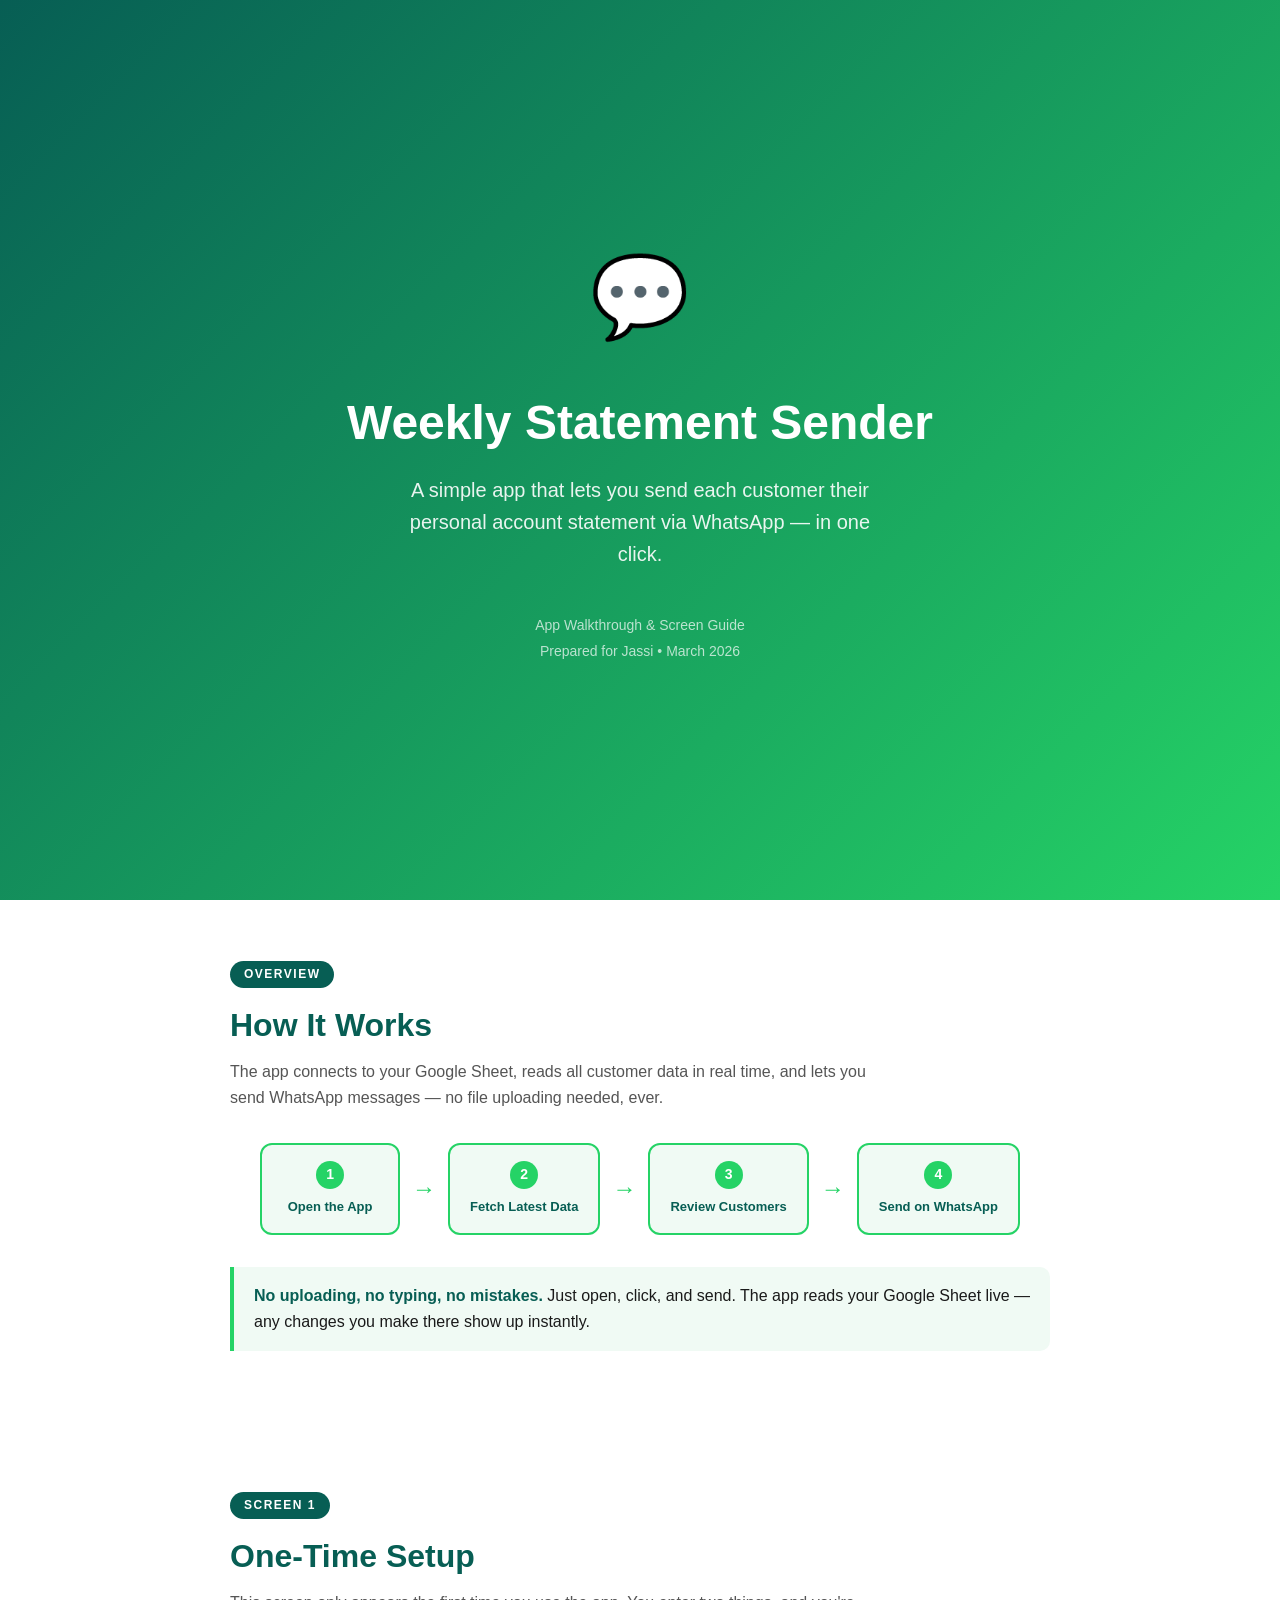
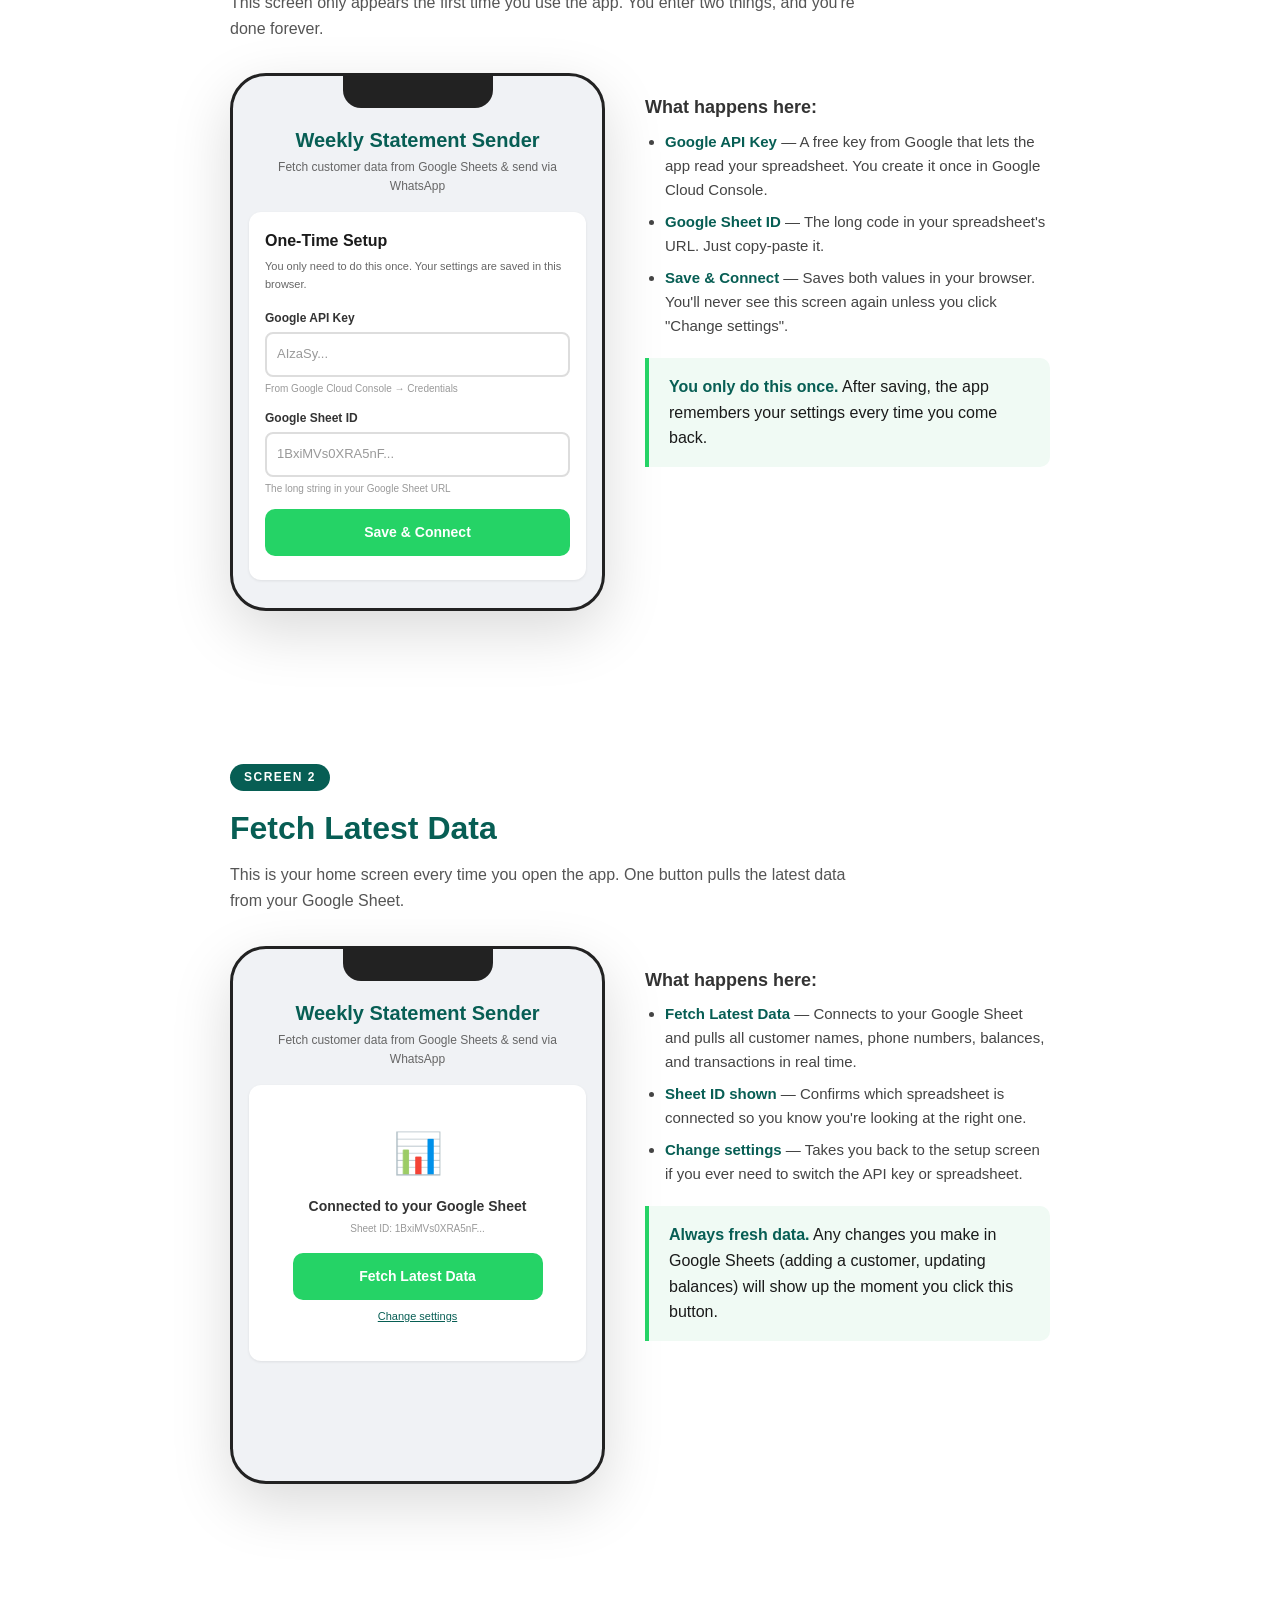
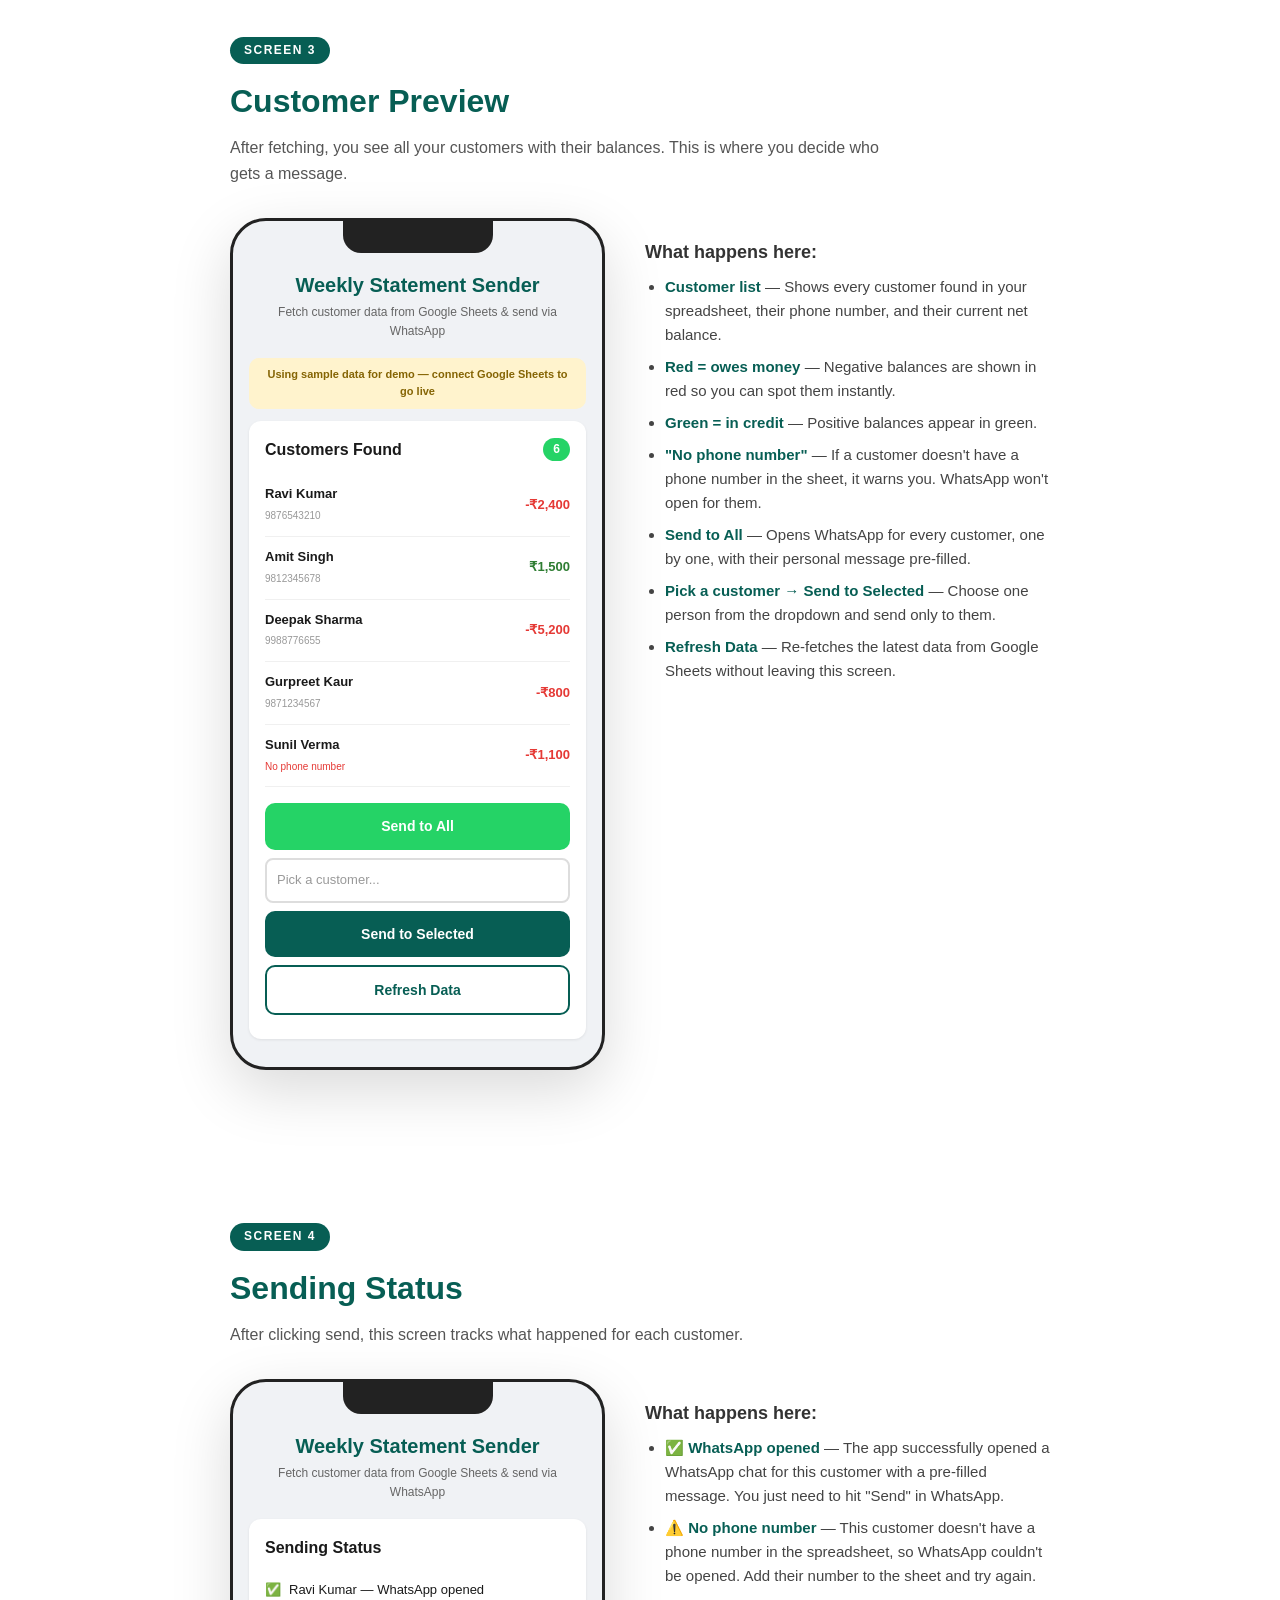
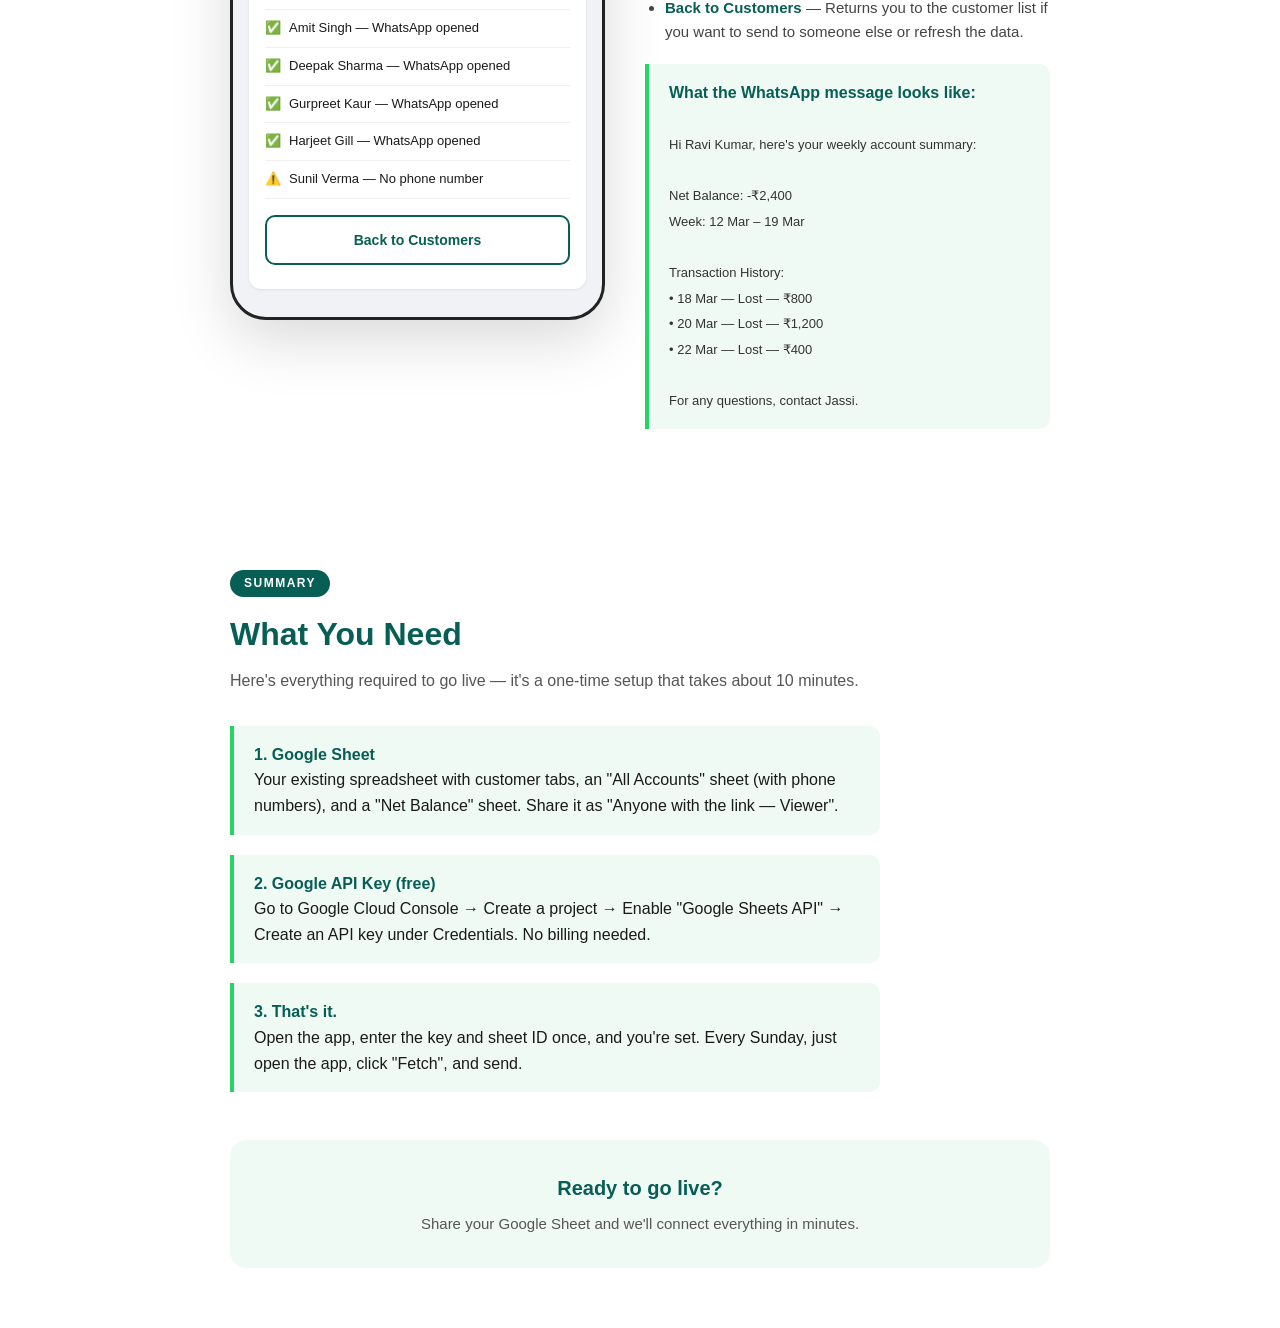
==== app-walkthrough.html @ 6a43c2ca "Initial commit: Weekly Statement Sender app Co-Authored-By: Claude Opus 4.6 <noreply@anthropic.com>" ====
<!DOCTYPE html>
<html lang="en">
<head>
    <meta charset="UTF-8">
    <meta name="viewport" content="width=device-width, initial-scale=1.0">
    <title>Weekly Statement Sender — App Walkthrough</title>
    <style>
        * { margin: 0; padding: 0; box-sizing: border-box; }

        body {
            font-family: -apple-system, BlinkMacSystemFont, 'Segoe UI', Roboto, sans-serif;
            background: #fff;
            color: #1a1a1a;
            line-height: 1.6;
        }

        /* ── Cover Page ── */
        .cover {
            min-height: 100vh;
            display: flex;
            flex-direction: column;
            justify-content: center;
            align-items: center;
            background: linear-gradient(135deg, #075e54 0%, #25d366 100%);
            color: #fff;
            text-align: center;
            padding: 40px;
            page-break-after: always;
        }
        .cover h1 {
            font-size: 48px;
            font-weight: 800;
            margin-bottom: 12px;
        }
        .cover .tagline {
            font-size: 20px;
            opacity: 0.9;
            max-width: 500px;
            margin-bottom: 40px;
        }
        .cover .meta {
            font-size: 14px;
            opacity: 0.7;
        }
        .cover .meta span {
            display: block;
            margin: 4px 0;
        }
        .cover-icon {
            font-size: 80px;
            margin-bottom: 24px;
        }

        /* ── Page Layout ── */
        .page {
            max-width: 900px;
            margin: 0 auto;
            padding: 60px 40px;
            page-break-after: always;
        }
        .page:last-child {
            page-break-after: avoid;
        }

        /* ── Section Header ── */
        .section-label {
            display: inline-block;
            background: #075e54;
            color: #fff;
            font-size: 12px;
            font-weight: 700;
            letter-spacing: 1.5px;
            text-transform: uppercase;
            padding: 4px 14px;
            border-radius: 20px;
            margin-bottom: 12px;
        }
        .page h2 {
            font-size: 32px;
            font-weight: 700;
            color: #075e54;
            margin-bottom: 8px;
        }
        .page .page-desc {
            font-size: 16px;
            color: #555;
            margin-bottom: 32px;
            max-width: 650px;
        }

        /* ── Phone Mockup Frame ── */
        .phone-frame {
            width: 375px;
            margin: 0 auto 32px;
            border: 3px solid #222;
            border-radius: 36px;
            overflow: hidden;
            box-shadow: 0 20px 60px rgba(0,0,0,0.15);
            background: #f0f2f5;
        }
        .phone-notch {
            height: 32px;
            background: #222;
            border-radius: 0 0 18px 18px;
            width: 150px;
            margin: 0 auto;
        }
        .phone-screen {
            padding: 16px;
            min-height: 500px;
        }

        /* ── App UI Components (inside mockup) ── */
        .mock-header {
            text-align: center;
            margin-bottom: 16px;
        }
        .mock-header h3 {
            font-size: 20px;
            font-weight: 700;
            color: #075e54;
        }
        .mock-header p {
            font-size: 12px;
            color: #666;
            margin-top: 2px;
        }
        .mock-card {
            background: #fff;
            border-radius: 12px;
            padding: 16px;
            margin-bottom: 12px;
            box-shadow: 0 1px 3px rgba(0,0,0,0.08);
        }
        .mock-banner {
            background: #fff3cd;
            color: #856404;
            text-align: center;
            padding: 8px 12px;
            border-radius: 10px;
            font-size: 11px;
            font-weight: 600;
            margin-bottom: 12px;
        }

        /* Drop zone */
        .mock-dropzone {
            border: 2px dashed #ccc;
            border-radius: 12px;
            padding: 30px 16px;
            text-align: center;
        }
        .mock-dropzone .icon { font-size: 40px; margin-bottom: 8px; }
        .mock-dropzone .label { font-size: 14px; font-weight: 600; color: #333; }
        .mock-dropzone .hint { font-size: 11px; color: #999; margin-top: 4px; }

        /* Setup form */
        .mock-input {
            width: 100%;
            padding: 10px;
            border: 2px solid #ddd;
            border-radius: 8px;
            font-size: 13px;
            margin-bottom: 12px;
            color: #999;
            background: #fff;
        }
        .mock-label {
            font-size: 12px;
            font-weight: 600;
            color: #333;
            margin-bottom: 4px;
            display: block;
        }
        .mock-help {
            font-size: 10px;
            color: #999;
            margin: -8px 0 12px;
        }

        /* Buttons */
        .mock-btn {
            display: block;
            width: 100%;
            padding: 12px;
            border: none;
            border-radius: 10px;
            font-size: 14px;
            font-weight: 600;
            text-align: center;
            margin-bottom: 8px;
        }
        .mock-btn-primary { background: #25d366; color: #fff; }
        .mock-btn-secondary { background: #075e54; color: #fff; }
        .mock-btn-outline { background: transparent; border: 2px solid #075e54; color: #075e54; }

        /* Customer rows */
        .mock-row {
            display: flex;
            justify-content: space-between;
            align-items: center;
            padding: 10px 0;
            border-bottom: 1px solid #f0f0f0;
            font-size: 13px;
        }
        .mock-row:last-child { border-bottom: none; }
        .mock-name { font-weight: 600; }
        .mock-phone { font-size: 10px; color: #999; }
        .mock-balance { font-weight: 700; }
        .mock-negative { color: #e53935; }
        .mock-positive { color: #2e7d32; }
        .mock-badge {
            background: #25d366;
            color: #fff;
            font-size: 12px;
            font-weight: 700;
            padding: 2px 10px;
            border-radius: 20px;
        }
        .mock-preview-header {
            display: flex;
            justify-content: space-between;
            align-items: center;
            margin-bottom: 12px;
        }
        .mock-preview-header h4 { font-size: 16px; }

        /* Select */
        .mock-select {
            width: 100%;
            padding: 10px;
            border: 2px solid #ddd;
            border-radius: 8px;
            font-size: 13px;
            color: #999;
            background: #fff;
            margin-bottom: 8px;
        }

        /* Status items */
        .mock-status {
            display: flex;
            align-items: center;
            gap: 8px;
            padding: 8px 0;
            border-bottom: 1px solid #f0f0f0;
            font-size: 13px;
        }

        /* Fetch area */
        .mock-fetch {
            text-align: center;
            padding: 20px 0;
        }
        .mock-fetch .icon { font-size: 40px; margin-bottom: 10px; }
        .mock-fetch .label { font-size: 14px; font-weight: 600; color: #333; }
        .mock-fetch .hint { font-size: 10px; color: #999; margin: 4px 0 16px; }
        .mock-link {
            background: none;
            border: none;
            color: #075e54;
            font-size: 11px;
            text-decoration: underline;
            display: block;
            margin: 8px auto 0;
        }

        /* ── Explanation Box ── */
        .explanation {
            max-width: 650px;
            margin: 0 auto;
        }
        .explanation h4 {
            font-size: 18px;
            font-weight: 700;
            color: #333;
            margin-bottom: 8px;
        }
        .explanation ul {
            padding-left: 20px;
        }
        .explanation li {
            font-size: 15px;
            color: #444;
            margin-bottom: 8px;
        }
        .explanation li strong {
            color: #075e54;
        }

        /* ── Flow Diagram ── */
        .flow {
            display: flex;
            align-items: center;
            justify-content: center;
            gap: 12px;
            margin: 32px 0;
            flex-wrap: wrap;
        }
        .flow-step {
            background: #f0faf4;
            border: 2px solid #25d366;
            border-radius: 12px;
            padding: 16px 20px;
            text-align: center;
            min-width: 140px;
        }
        .flow-step .num {
            background: #25d366;
            color: #fff;
            width: 28px;
            height: 28px;
            border-radius: 50%;
            display: flex;
            align-items: center;
            justify-content: center;
            font-weight: 700;
            font-size: 14px;
            margin: 0 auto 8px;
        }
        .flow-step .text {
            font-size: 13px;
            font-weight: 600;
            color: #075e54;
        }
        .flow-arrow {
            font-size: 24px;
            color: #25d366;
        }

        /* ── Two Column Layout ── */
        .two-col {
            display: flex;
            gap: 40px;
            align-items: flex-start;
        }
        .two-col .col-mockup {
            flex: 0 0 375px;
        }
        .two-col .col-text {
            flex: 1;
            padding-top: 20px;
        }

        /* ── Callout Box ── */
        .callout {
            background: #f0faf4;
            border-left: 4px solid #25d366;
            padding: 16px 20px;
            border-radius: 0 10px 10px 0;
            margin: 20px 0;
        }
        .callout strong {
            color: #075e54;
        }

        /* ── Print Styles ── */
        @media print {
            .page { page-break-after: always; padding: 40px 30px; }
            .phone-frame { box-shadow: 0 2px 8px rgba(0,0,0,0.1); }
        }

        @media (max-width: 800px) {
            .two-col { flex-direction: column; }
            .two-col .col-mockup { flex: auto; }
            .phone-frame { width: 100%; max-width: 375px; }
        }
    </style>
</head>
<body>

    <!-- ════════════════════════════════════ COVER ════════════════════════════════════ -->
    <div class="cover">
        <div class="cover-icon">💬</div>
        <h1>Weekly Statement Sender</h1>
        <p class="tagline">A simple app that lets you send each customer their personal account statement via WhatsApp — in one click.</p>
        <div class="meta">
            <span>App Walkthrough & Screen Guide</span>
            <span>Prepared for Jassi • March 2026</span>
        </div>
    </div>

    <!-- ════════════════════════════════════ HOW IT WORKS ════════════════════════════════════ -->
    <div class="page">
        <span class="section-label">Overview</span>
        <h2>How It Works</h2>
        <p class="page-desc">The app connects to your Google Sheet, reads all customer data in real time, and lets you send WhatsApp messages — no file uploading needed, ever.</p>

        <div class="flow">
            <div class="flow-step">
                <div class="num">1</div>
                <div class="text">Open the App</div>
            </div>
            <div class="flow-arrow">→</div>
            <div class="flow-step">
                <div class="num">2</div>
                <div class="text">Fetch Latest Data</div>
            </div>
            <div class="flow-arrow">→</div>
            <div class="flow-step">
                <div class="num">3</div>
                <div class="text">Review Customers</div>
            </div>
            <div class="flow-arrow">→</div>
            <div class="flow-step">
                <div class="num">4</div>
                <div class="text">Send on WhatsApp</div>
            </div>
        </div>

        <div class="callout">
            <strong>No uploading, no typing, no mistakes.</strong> Just open, click, and send. The app reads your Google Sheet live — any changes you make there show up instantly.
        </div>
    </div>

    <!-- ════════════════════════════════════ SCREEN 1: SETUP ════════════════════════════════════ -->
    <div class="page">
        <span class="section-label">Screen 1</span>
        <h2>One-Time Setup</h2>
        <p class="page-desc">This screen only appears the first time you use the app. You enter two things, and you're done forever.</p>

        <div class="two-col">
            <div class="col-mockup">
                <div class="phone-frame">
                    <div class="phone-notch"></div>
                    <div class="phone-screen">
                        <div class="mock-header">
                            <h3>Weekly Statement Sender</h3>
                            <p>Fetch customer data from Google Sheets & send via WhatsApp</p>
                        </div>
                        <div class="mock-card">
                            <h4 style="font-size:16px; margin-bottom:4px;">One-Time Setup</h4>
                            <p style="font-size:11px; color:#666; margin-bottom:16px;">You only need to do this once. Your settings are saved in this browser.</p>
                            <span class="mock-label">Google API Key</span>
                            <div class="mock-input">AIzaSy...</div>
                            <p class="mock-help">From Google Cloud Console → Credentials</p>
                            <span class="mock-label">Google Sheet ID</span>
                            <div class="mock-input">1BxiMVs0XRA5nF...</div>
                            <p class="mock-help">The long string in your Google Sheet URL</p>
                            <div class="mock-btn mock-btn-primary">Save & Connect</div>
                        </div>
                    </div>
                </div>
            </div>
            <div class="col-text">
                <div class="explanation">
                    <h4>What happens here:</h4>
                    <ul>
                        <li><strong>Google API Key</strong> — A free key from Google that lets the app read your spreadsheet. You create it once in Google Cloud Console.</li>
                        <li><strong>Google Sheet ID</strong> — The long code in your spreadsheet's URL. Just copy-paste it.</li>
                        <li><strong>Save & Connect</strong> — Saves both values in your browser. You'll never see this screen again unless you click "Change settings".</li>
                    </ul>
                    <div class="callout">
                        <strong>You only do this once.</strong> After saving, the app remembers your settings every time you come back.
                    </div>
                </div>
            </div>
        </div>
    </div>

    <!-- ════════════════════════════════════ SCREEN 2: FETCH ════════════════════════════════════ -->
    <div class="page">
        <span class="section-label">Screen 2</span>
        <h2>Fetch Latest Data</h2>
        <p class="page-desc">This is your home screen every time you open the app. One button pulls the latest data from your Google Sheet.</p>

        <div class="two-col">
            <div class="col-mockup">
                <div class="phone-frame">
                    <div class="phone-notch"></div>
                    <div class="phone-screen">
                        <div class="mock-header">
                            <h3>Weekly Statement Sender</h3>
                            <p>Fetch customer data from Google Sheets & send via WhatsApp</p>
                        </div>
                        <div class="mock-card">
                            <div class="mock-fetch">
                                <div class="icon">📊</div>
                                <div class="label">Connected to your Google Sheet</div>
                                <div class="hint">Sheet ID: 1BxiMVs0XRA5nF...</div>
                                <div class="mock-btn mock-btn-primary" style="max-width:250px; margin:0 auto;">Fetch Latest Data</div>
                                <div class="mock-link">Change settings</div>
                            </div>
                        </div>
                    </div>
                </div>
            </div>
            <div class="col-text">
                <div class="explanation">
                    <h4>What happens here:</h4>
                    <ul>
                        <li><strong>Fetch Latest Data</strong> — Connects to your Google Sheet and pulls all customer names, phone numbers, balances, and transactions in real time.</li>
                        <li><strong>Sheet ID shown</strong> — Confirms which spreadsheet is connected so you know you're looking at the right one.</li>
                        <li><strong>Change settings</strong> — Takes you back to the setup screen if you ever need to switch the API key or spreadsheet.</li>
                    </ul>
                    <div class="callout">
                        <strong>Always fresh data.</strong> Any changes you make in Google Sheets (adding a customer, updating balances) will show up the moment you click this button.
                    </div>
                </div>
            </div>
        </div>
    </div>

    <!-- ════════════════════════════════════ SCREEN 3: PREVIEW ════════════════════════════════════ -->
    <div class="page">
        <span class="section-label">Screen 3</span>
        <h2>Customer Preview</h2>
        <p class="page-desc">After fetching, you see all your customers with their balances. This is where you decide who gets a message.</p>

        <div class="two-col">
            <div class="col-mockup">
                <div class="phone-frame">
                    <div class="phone-notch"></div>
                    <div class="phone-screen">
                        <div class="mock-header">
                            <h3>Weekly Statement Sender</h3>
                            <p>Fetch customer data from Google Sheets & send via WhatsApp</p>
                        </div>
                        <div class="mock-banner">Using sample data for demo — connect Google Sheets to go live</div>
                        <div class="mock-card">
                            <div class="mock-preview-header">
                                <h4>Customers Found</h4>
                                <span class="mock-badge">6</span>
                            </div>
                            <div class="mock-row">
                                <div><span class="mock-name">Ravi Kumar</span><br><span class="mock-phone">9876543210</span></div>
                                <span class="mock-balance mock-negative">-₹2,400</span>
                            </div>
                            <div class="mock-row">
                                <div><span class="mock-name">Amit Singh</span><br><span class="mock-phone">9812345678</span></div>
                                <span class="mock-balance mock-positive">₹1,500</span>
                            </div>
                            <div class="mock-row">
                                <div><span class="mock-name">Deepak Sharma</span><br><span class="mock-phone">9988776655</span></div>
                                <span class="mock-balance mock-negative">-₹5,200</span>
                            </div>
                            <div class="mock-row">
                                <div><span class="mock-name">Gurpreet Kaur</span><br><span class="mock-phone">9871234567</span></div>
                                <span class="mock-balance mock-negative">-₹800</span>
                            </div>
                            <div class="mock-row">
                                <div><span class="mock-name">Sunil Verma</span><br><span class="mock-phone" style="color:#e53935;">No phone number</span></div>
                                <span class="mock-balance mock-negative">-₹1,100</span>
                            </div>
                            <div style="margin-top:16px;">
                                <div class="mock-btn mock-btn-primary">Send to All</div>
                                <div class="mock-select">Pick a customer...</div>
                                <div class="mock-btn mock-btn-secondary">Send to Selected</div>
                                <div class="mock-btn mock-btn-outline" style="margin-top:4px;">Refresh Data</div>
                            </div>
                        </div>
                    </div>
                </div>
            </div>
            <div class="col-text">
                <div class="explanation">
                    <h4>What happens here:</h4>
                    <ul>
                        <li><strong>Customer list</strong> — Shows every customer found in your spreadsheet, their phone number, and their current net balance.</li>
                        <li><strong>Red = owes money</strong> — Negative balances are shown in red so you can spot them instantly.</li>
                        <li><strong>Green = in credit</strong> — Positive balances appear in green.</li>
                        <li><strong>"No phone number"</strong> — If a customer doesn't have a phone number in the sheet, it warns you. WhatsApp won't open for them.</li>
                        <li><strong>Send to All</strong> — Opens WhatsApp for every customer, one by one, with their personal message pre-filled.</li>
                        <li><strong>Pick a customer → Send to Selected</strong> — Choose one person from the dropdown and send only to them.</li>
                        <li><strong>Refresh Data</strong> — Re-fetches the latest data from Google Sheets without leaving this screen.</li>
                    </ul>
                </div>
            </div>
        </div>
    </div>

    <!-- ════════════════════════════════════ SCREEN 4: SENDING STATUS ════════════════════════════════════ -->
    <div class="page">
        <span class="section-label">Screen 4</span>
        <h2>Sending Status</h2>
        <p class="page-desc">After clicking send, this screen tracks what happened for each customer.</p>

        <div class="two-col">
            <div class="col-mockup">
                <div class="phone-frame">
                    <div class="phone-notch"></div>
                    <div class="phone-screen">
                        <div class="mock-header">
                            <h3>Weekly Statement Sender</h3>
                            <p>Fetch customer data from Google Sheets & send via WhatsApp</p>
                        </div>
                        <div class="mock-card">
                            <h4 style="font-size:16px; margin-bottom:12px;">Sending Status</h4>
                            <div class="mock-status">
                                <span>✅</span> Ravi Kumar — WhatsApp opened
                            </div>
                            <div class="mock-status">
                                <span>✅</span> Amit Singh — WhatsApp opened
                            </div>
                            <div class="mock-status">
                                <span>✅</span> Deepak Sharma — WhatsApp opened
                            </div>
                            <div class="mock-status">
                                <span>✅</span> Gurpreet Kaur — WhatsApp opened
                            </div>
                            <div class="mock-status">
                                <span>✅</span> Harjeet Gill — WhatsApp opened
                            </div>
                            <div class="mock-status">
                                <span>⚠️</span> Sunil Verma — No phone number
                            </div>
                            <div style="margin-top:16px;">
                                <div class="mock-btn mock-btn-outline">Back to Customers</div>
                            </div>
                        </div>
                    </div>
                </div>
            </div>
            <div class="col-text">
                <div class="explanation">
                    <h4>What happens here:</h4>
                    <ul>
                        <li><strong>✅ WhatsApp opened</strong> — The app successfully opened a WhatsApp chat for this customer with a pre-filled message. You just need to hit "Send" in WhatsApp.</li>
                        <li><strong>⚠️ No phone number</strong> — This customer doesn't have a phone number in the spreadsheet, so WhatsApp couldn't be opened. Add their number to the sheet and try again.</li>
                        <li><strong>Back to Customers</strong> — Returns you to the customer list if you want to send to someone else or refresh the data.</li>
                    </ul>
                    <div class="callout">
                        <strong>What the WhatsApp message looks like:</strong><br><br>
                        <span style="font-size:13px; white-space:pre-line; color:#333;">Hi Ravi Kumar, here's your weekly account summary:

Net Balance: -₹2,400
Week: 12 Mar – 19 Mar

Transaction History:
• 18 Mar — Lost — ₹800
• 20 Mar — Lost — ₹1,200
• 22 Mar — Lost — ₹400

For any questions, contact Jassi.</span>
                    </div>
                </div>
            </div>
        </div>
    </div>

    <!-- ════════════════════════════════════ SUMMARY ════════════════════════════════════ -->
    <div class="page">
        <span class="section-label">Summary</span>
        <h2>What You Need</h2>
        <p class="page-desc">Here's everything required to go live — it's a one-time setup that takes about 10 minutes.</p>

        <div style="max-width:650px;">
            <div class="callout" style="margin-bottom:16px;">
                <strong>1. Google Sheet</strong><br>
                Your existing spreadsheet with customer tabs, an "All Accounts" sheet (with phone numbers), and a "Net Balance" sheet. Share it as "Anyone with the link — Viewer".
            </div>
            <div class="callout" style="margin-bottom:16px;">
                <strong>2. Google API Key (free)</strong><br>
                Go to Google Cloud Console → Create a project → Enable "Google Sheets API" → Create an API key under Credentials. No billing needed.
            </div>
            <div class="callout" style="margin-bottom:16px;">
                <strong>3. That's it.</strong><br>
                Open the app, enter the key and sheet ID once, and you're set. Every Sunday, just open the app, click "Fetch", and send.
            </div>
        </div>

        <div style="text-align:center; margin-top:48px; padding:32px; background:#f0faf4; border-radius:16px;">
            <p style="font-size:20px; font-weight:700; color:#075e54; margin-bottom:8px;">Ready to go live?</p>
            <p style="font-size:15px; color:#555;">Share your Google Sheet and we'll connect everything in minutes.</p>
        </div>
    </div>

</body>
</html>
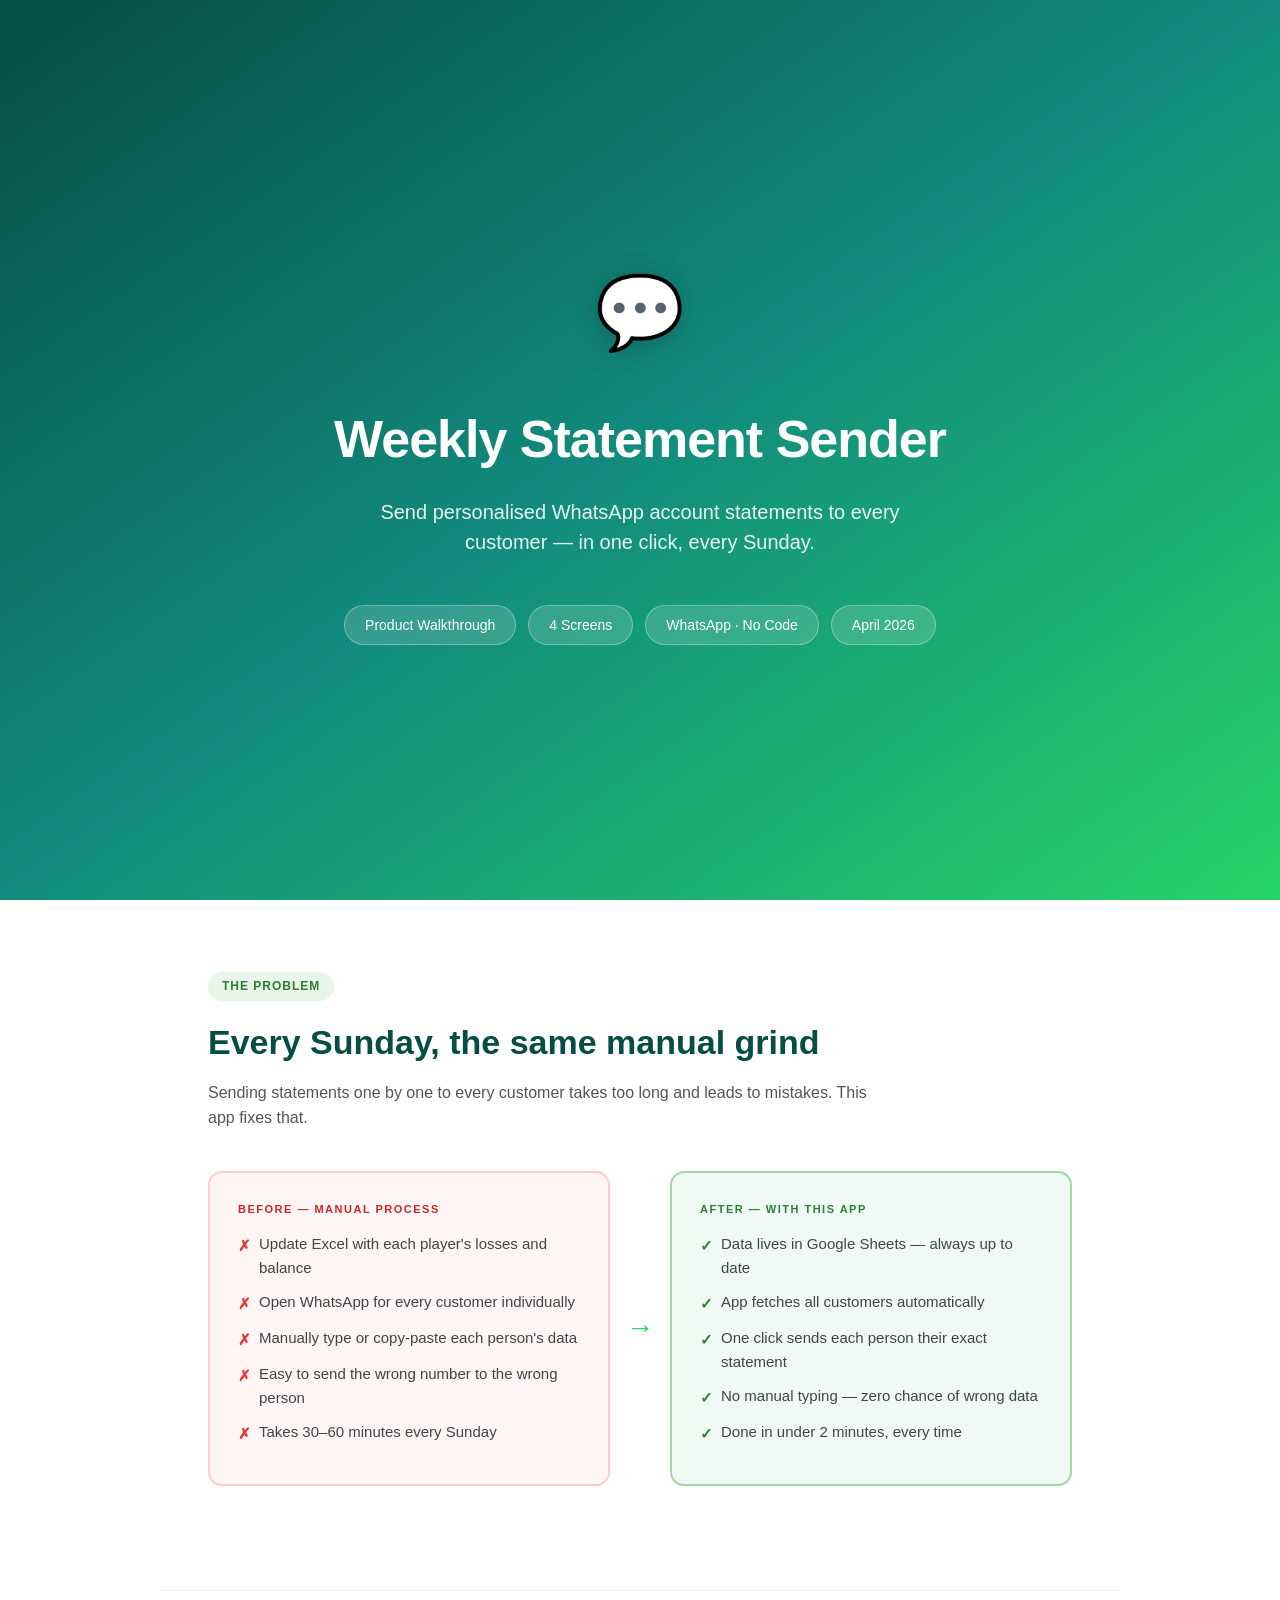
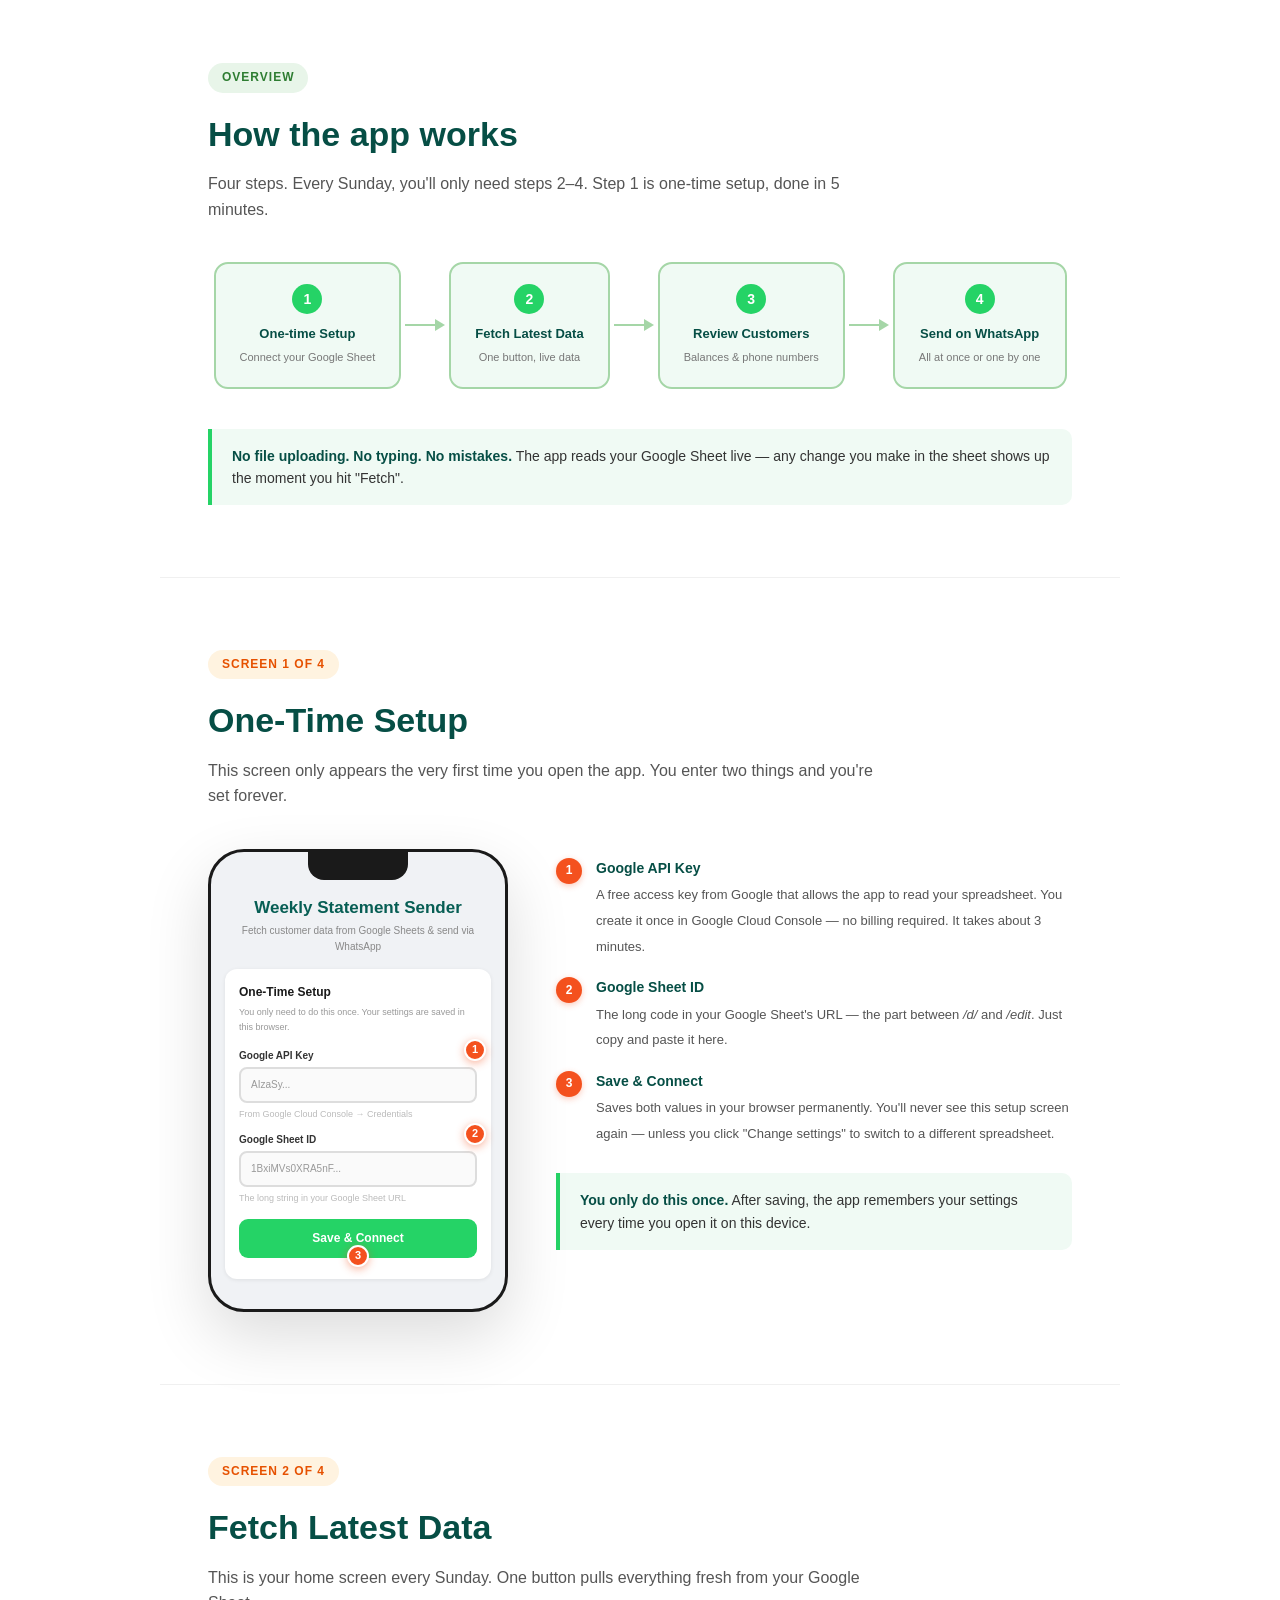
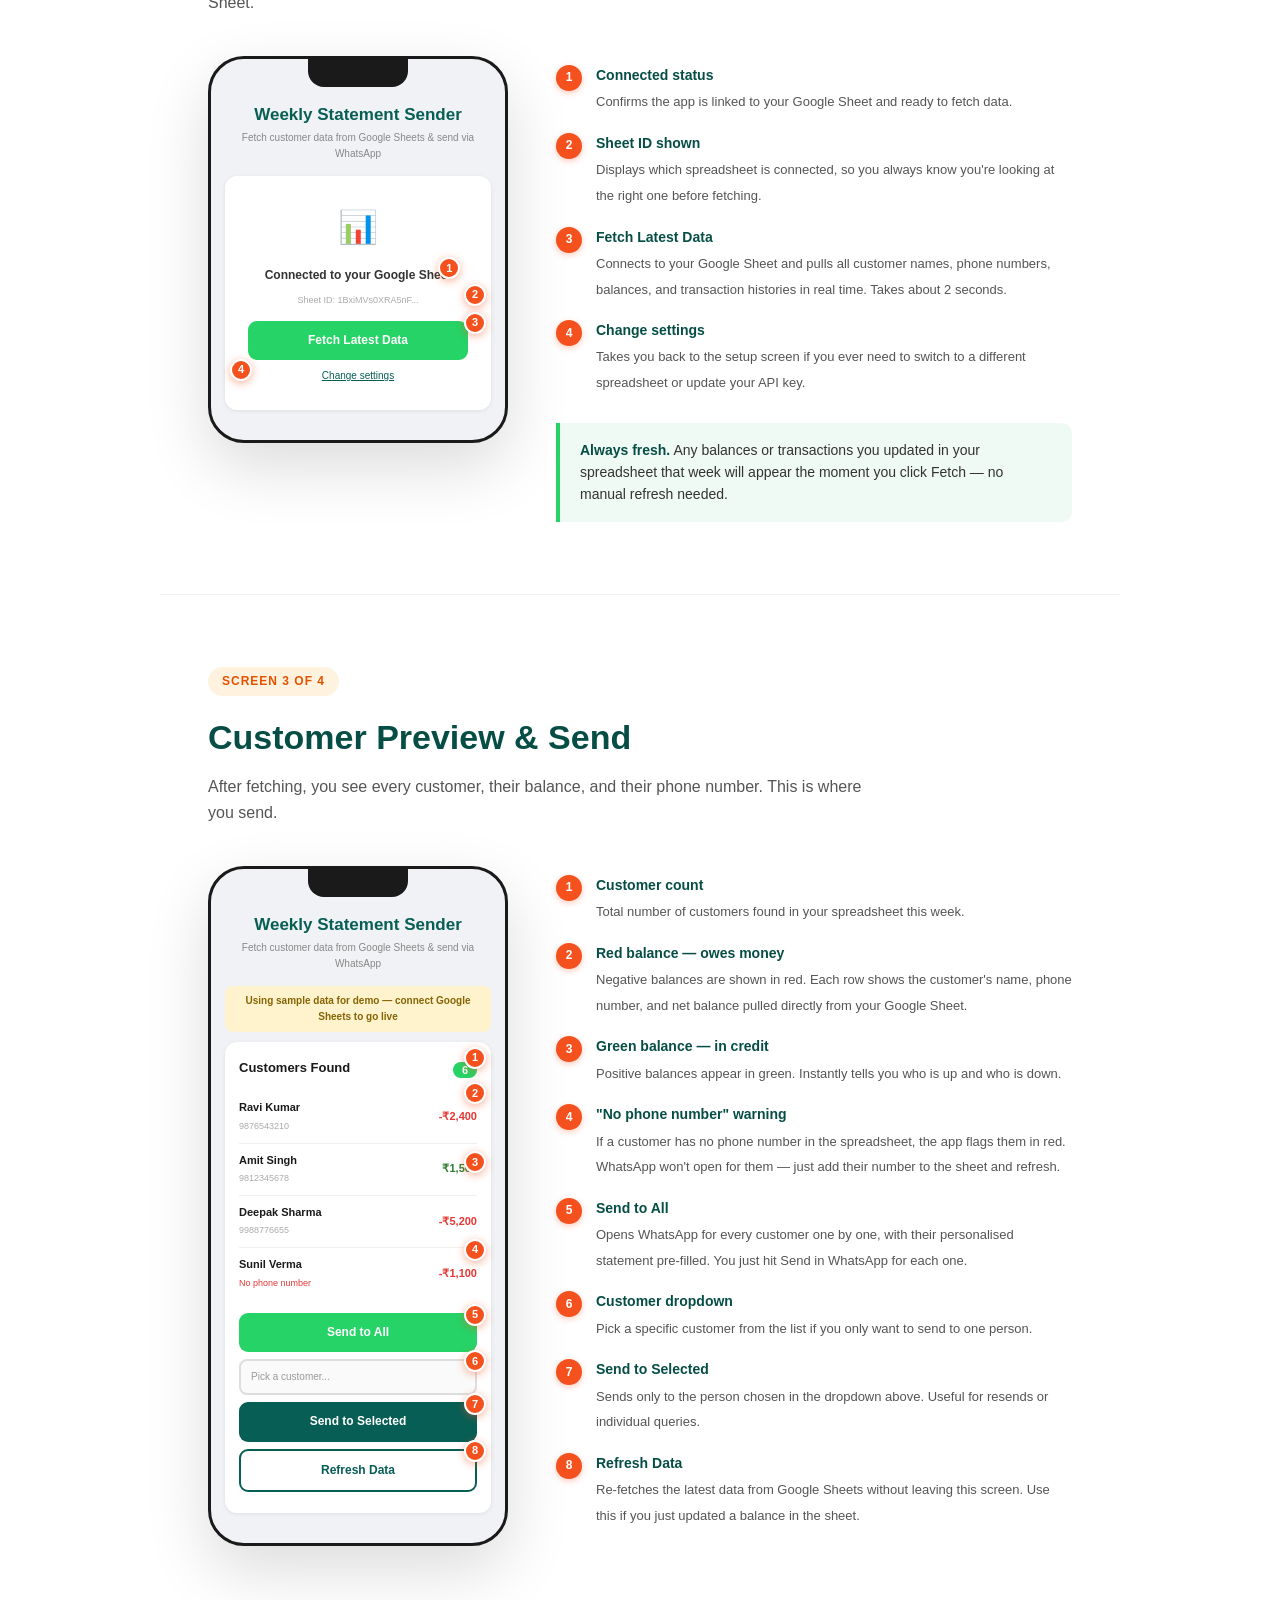
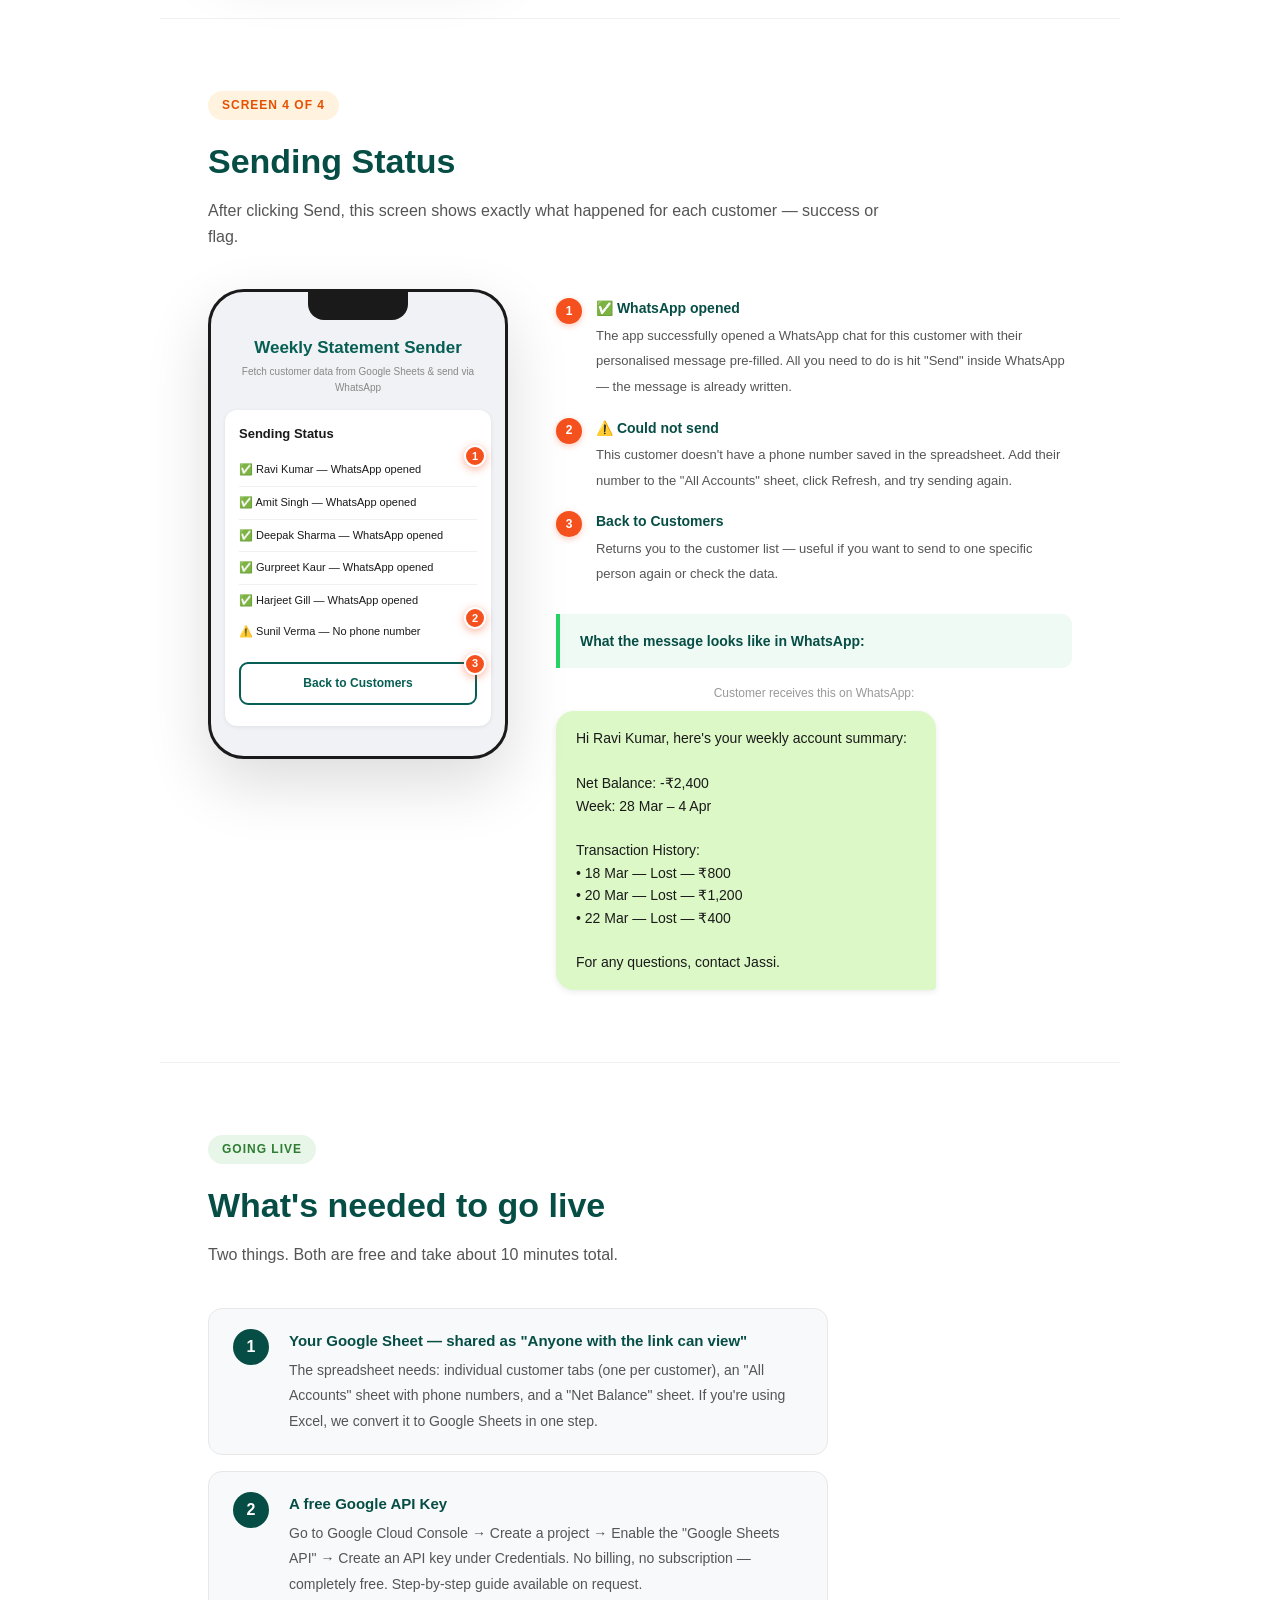
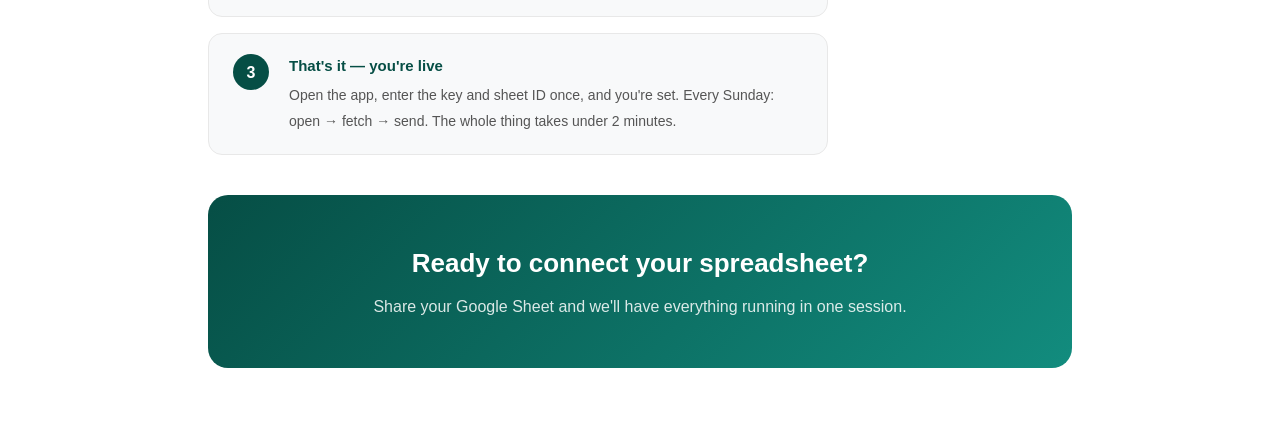
==== commit d7da1ade: "Add Figma-style annotated product walkthrough for client sharing" ====
--- a/app-walkthrough.html
+++ b/app-walkthrough.html
@@ -3,7 +3,7 @@
 <head>
     <meta charset="UTF-8">
     <meta name="viewport" content="width=device-width, initial-scale=1.0">
-    <title>Weekly Statement Sender — App Walkthrough</title>
+    <title>Weekly Statement Sender — Product Walkthrough</title>
     <style>
         * { margin: 0; padding: 0; box-sizing: border-box; }
 
@@ -14,333 +14,320 @@
             line-height: 1.6;
         }
 
-        /* ── Cover Page ── */
+        /* ── Cover ── */
         .cover {
             min-height: 100vh;
             display: flex;
             flex-direction: column;
             justify-content: center;
             align-items: center;
-            background: linear-gradient(135deg, #075e54 0%, #25d366 100%);
+            background: linear-gradient(145deg, #064e45 0%, #128c7e 50%, #25d366 100%);
             color: #fff;
             text-align: center;
-            padding: 40px;
-            page-break-after: always;
-        }
-        .cover h1 {
-            font-size: 48px;
-            font-weight: 800;
-            margin-bottom: 12px;
-        }
-        .cover .tagline {
-            font-size: 20px;
-            opacity: 0.9;
-            max-width: 500px;
-            margin-bottom: 40px;
-        }
-        .cover .meta {
+            padding: 60px 40px;
+        }
+        .cover-logo { font-size: 72px; margin-bottom: 28px; filter: drop-shadow(0 4px 12px rgba(0,0,0,0.2)); }
+        .cover h1 { font-size: 52px; font-weight: 800; letter-spacing: -1px; margin-bottom: 16px; }
+        .cover .tagline { font-size: 20px; opacity: 0.9; max-width: 520px; margin-bottom: 48px; line-height: 1.5; }
+        .cover-chips { display: flex; gap: 12px; flex-wrap: wrap; justify-content: center; }
+        .cover-chip {
+            background: rgba(255,255,255,0.15);
+            border: 1px solid rgba(255,255,255,0.3);
+            padding: 8px 20px;
+            border-radius: 100px;
             font-size: 14px;
-            opacity: 0.7;
-        }
-        .cover .meta span {
-            display: block;
-            margin: 4px 0;
-        }
-        .cover-icon {
-            font-size: 80px;
-            margin-bottom: 24px;
-        }
-
-        /* ── Page Layout ── */
+            font-weight: 500;
+        }
+        .cover-footer { position: absolute; bottom: 32px; font-size: 13px; opacity: 0.6; }
+
+        /* ── Page ── */
         .page {
-            max-width: 900px;
+            max-width: 960px;
             margin: 0 auto;
-            padding: 60px 40px;
-            page-break-after: always;
-        }
-        .page:last-child {
-            page-break-after: avoid;
-        }
-
-        /* ── Section Header ── */
-        .section-label {
-            display: inline-block;
-            background: #075e54;
-            color: #fff;
+            padding: 72px 48px;
+            border-bottom: 1px solid #f0f0f0;
+        }
+        .page:last-child { border-bottom: none; }
+
+        .section-pill {
+            display: inline-flex;
+            align-items: center;
+            gap: 6px;
+            background: #e8f5e9;
+            color: #2e7d32;
             font-size: 12px;
             font-weight: 700;
-            letter-spacing: 1.5px;
+            letter-spacing: 1px;
             text-transform: uppercase;
-            padding: 4px 14px;
-            border-radius: 20px;
-            margin-bottom: 12px;
-        }
-        .page h2 {
-            font-size: 32px;
-            font-weight: 700;
-            color: #075e54;
-            margin-bottom: 8px;
-        }
-        .page .page-desc {
-            font-size: 16px;
-            color: #555;
+            padding: 5px 14px;
+            border-radius: 100px;
+            margin-bottom: 14px;
+        }
+        .screen-pill {
+            background: #fff3e0;
+            color: #e65100;
+        }
+        .page h2 { font-size: 34px; font-weight: 800; color: #064e45; margin-bottom: 10px; }
+        .page .desc { font-size: 16px; color: #555; max-width: 680px; margin-bottom: 40px; }
+
+        /* ── Problem / Before-After ── */
+        .before-after {
+            display: grid;
+            grid-template-columns: 1fr 60px 1fr;
+            gap: 0;
+            align-items: center;
             margin-bottom: 32px;
-            max-width: 650px;
-        }
-
-        /* ── Phone Mockup Frame ── */
+        }
+        .ba-box {
+            border-radius: 14px;
+            padding: 28px;
+        }
+        .ba-before { background: #fff5f5; border: 2px solid #ffcdd2; }
+        .ba-after  { background: #f0faf4; border: 2px solid #a5d6a7; }
+        .ba-label { font-size: 11px; font-weight: 800; letter-spacing: 1.5px; text-transform: uppercase; margin-bottom: 14px; }
+        .ba-before .ba-label { color: #c62828; }
+        .ba-after  .ba-label { color: #2e7d32; }
+        .ba-list { list-style: none; }
+        .ba-list li { font-size: 15px; color: #444; margin-bottom: 10px; display: flex; align-items: flex-start; gap: 8px; }
+        .ba-list li::before { flex-shrink: 0; margin-top: 2px; }
+        .ba-before .ba-list li::before { content: '✗'; color: #e53935; font-weight: 700; }
+        .ba-after  .ba-list li::before { content: '✓'; color: #2e7d32; font-weight: 700; }
+        .ba-arrow { text-align: center; font-size: 28px; color: #25d366; }
+
+        /* ── Flow Diagram ── */
+        .flow {
+            display: flex;
+            align-items: center;
+            justify-content: center;
+            gap: 0;
+            margin: 8px 0 40px;
+            flex-wrap: wrap;
+        }
+        .flow-step {
+            background: #f0faf4;
+            border: 2px solid #a5d6a7;
+            border-radius: 14px;
+            padding: 20px 24px;
+            text-align: center;
+            min-width: 148px;
+        }
+        .flow-num {
+            width: 30px;
+            height: 30px;
+            background: #25d366;
+            color: #fff;
+            border-radius: 50%;
+            display: flex;
+            align-items: center;
+            justify-content: center;
+            font-weight: 800;
+            font-size: 14px;
+            margin: 0 auto 10px;
+        }
+        .flow-label { font-size: 13px; font-weight: 700; color: #064e45; }
+        .flow-sub { font-size: 11px; color: #777; margin-top: 4px; }
+        .flow-connector {
+            flex-shrink: 0;
+            display: flex;
+            align-items: center;
+            padding: 0 4px;
+        }
+        .flow-connector svg { display: block; }
+
+        /* ── Annotated Screen Layout ── */
+        .screen-layout {
+            display: flex;
+            gap: 48px;
+            align-items: flex-start;
+        }
+        .screen-mockup-col { flex-shrink: 0; width: 300px; }
+        .screen-legend-col { flex: 1; padding-top: 8px; }
+
+        /* ── Phone Frame ── */
         .phone-frame {
-            width: 375px;
-            margin: 0 auto 32px;
-            border: 3px solid #222;
+            width: 300px;
+            border: 3px solid #1a1a1a;
             border-radius: 36px;
-            overflow: hidden;
-            box-shadow: 0 20px 60px rgba(0,0,0,0.15);
+            overflow: visible;
+            box-shadow: 0 24px 64px rgba(0,0,0,0.14);
             background: #f0f2f5;
-        }
-        .phone-notch {
-            height: 32px;
-            background: #222;
-            border-radius: 0 0 18px 18px;
-            width: 150px;
+            position: relative;
+        }
+        .phone-top-bar {
+            height: 28px;
+            background: #1a1a1a;
+            border-radius: 0 0 16px 16px;
+            width: 100px;
             margin: 0 auto;
         }
         .phone-screen {
-            padding: 16px;
-            min-height: 500px;
-        }
-
-        /* ── App UI Components (inside mockup) ── */
-        .mock-header {
-            text-align: center;
-            margin-bottom: 16px;
-        }
-        .mock-header h3 {
-            font-size: 20px;
-            font-weight: 700;
-            color: #075e54;
-        }
-        .mock-header p {
-            font-size: 12px;
-            color: #666;
-            margin-top: 2px;
-        }
-        .mock-card {
+            padding: 14px 14px 20px;
+        }
+
+        /* ── Mock App UI ── */
+        .m-header { text-align: center; margin-bottom: 14px; }
+        .m-header h3 { font-size: 17px; font-weight: 800; color: #075e54; }
+        .m-header p  { font-size: 10px; color: #888; margin-top: 2px; }
+
+        .m-card {
             background: #fff;
             border-radius: 12px;
-            padding: 16px;
-            margin-bottom: 12px;
-            box-shadow: 0 1px 3px rgba(0,0,0,0.08);
-        }
-        .mock-banner {
+            padding: 14px;
+            box-shadow: 0 1px 4px rgba(0,0,0,0.08);
+            margin-bottom: 10px;
+        }
+        .m-banner {
             background: #fff3cd;
             color: #856404;
             text-align: center;
-            padding: 8px 12px;
-            border-radius: 10px;
-            font-size: 11px;
+            padding: 7px 10px;
+            border-radius: 8px;
+            font-size: 10px;
             font-weight: 600;
-            margin-bottom: 12px;
-        }
-
-        /* Drop zone */
-        .mock-dropzone {
-            border: 2px dashed #ccc;
-            border-radius: 12px;
-            padding: 30px 16px;
-            text-align: center;
-        }
-        .mock-dropzone .icon { font-size: 40px; margin-bottom: 8px; }
-        .mock-dropzone .label { font-size: 14px; font-weight: 600; color: #333; }
-        .mock-dropzone .hint { font-size: 11px; color: #999; margin-top: 4px; }
-
-        /* Setup form */
-        .mock-input {
+            margin-bottom: 10px;
+        }
+
+        /* form elements */
+        .m-label { font-size: 10px; font-weight: 700; color: #333; margin-bottom: 3px; display: block; }
+        .m-input {
+            width: 100%;
+            padding: 8px 10px;
+            border: 2px solid #ddd;
+            border-radius: 8px;
+            font-size: 10px;
+            color: #999;
+            background: #fafafa;
+            margin-bottom: 4px;
+        }
+        .m-hint { font-size: 9px; color: #bbb; margin-bottom: 10px; display: block; }
+
+        /* buttons */
+        .m-btn {
+            display: block;
             width: 100%;
             padding: 10px;
+            border-radius: 9px;
+            font-size: 12px;
+            font-weight: 700;
+            text-align: center;
+            margin-bottom: 7px;
+        }
+        .m-btn-primary   { background: #25d366; color: #fff; }
+        .m-btn-secondary { background: #075e54; color: #fff; }
+        .m-btn-outline   { background: transparent; border: 2px solid #075e54; color: #075e54; }
+        .m-link { text-align: center; font-size: 10px; color: #075e54; text-decoration: underline; margin-top: 4px; }
+
+        /* fetch screen */
+        .m-fetch { text-align: center; padding: 12px 0; }
+        .m-fetch .fi { font-size: 32px; margin-bottom: 8px; }
+        .m-fetch .fl { font-size: 12px; font-weight: 700; color: #333; }
+        .m-fetch .fh { font-size: 9px; color: #aaa; margin: 3px 0 12px; }
+
+        /* customer rows */
+        .m-preview-head {
+            display: flex;
+            justify-content: space-between;
+            align-items: center;
+            margin-bottom: 10px;
+        }
+        .m-preview-head h4 { font-size: 13px; font-weight: 800; }
+        .m-badge {
+            background: #25d366;
+            color: #fff;
+            font-size: 11px;
+            font-weight: 800;
+            padding: 2px 9px;
+            border-radius: 100px;
+        }
+        .m-row {
+            display: flex;
+            justify-content: space-between;
+            align-items: center;
+            padding: 8px 0;
+            border-bottom: 1px solid #f0f0f0;
+            font-size: 11px;
+        }
+        .m-row:last-child { border-bottom: none; }
+        .m-name  { font-weight: 700; color: #1a1a1a; }
+        .m-phone { font-size: 9px; color: #aaa; }
+        .m-bal   { font-weight: 800; }
+        .m-neg   { color: #e53935; }
+        .m-pos   { color: #2e7d32; }
+        .m-nophone { font-size: 9px; color: #e53935; }
+
+        /* select */
+        .m-select {
+            width: 100%;
+            padding: 8px 10px;
             border: 2px solid #ddd;
             border-radius: 8px;
-            font-size: 13px;
-            margin-bottom: 12px;
-            color: #999;
-            background: #fff;
-        }
-        .mock-label {
-            font-size: 12px;
-            font-weight: 600;
-            color: #333;
-            margin-bottom: 4px;
-            display: block;
-        }
-        .mock-help {
             font-size: 10px;
             color: #999;
-            margin: -8px 0 12px;
-        }
-
-        /* Buttons */
-        .mock-btn {
+            background: #fafafa;
+            margin-bottom: 7px;
+        }
+
+        /* status items */
+        .m-status {
+            display: flex;
+            align-items: center;
+            gap: 7px;
+            padding: 7px 0;
+            border-bottom: 1px solid #f0f0f0;
+            font-size: 11px;
+        }
+        .m-status:last-of-type { border-bottom: none; }
+
+        /* ── Annotation Dots ── */
+        .ann-wrap { position: relative; display: block; }
+        .ann {
+            position: absolute;
+            width: 22px;
+            height: 22px;
+            background: #F4511E;
+            color: #fff;
+            border-radius: 50%;
+            font-size: 11px;
+            font-weight: 800;
+            display: flex;
+            align-items: center;
+            justify-content: center;
+            z-index: 20;
+            box-shadow: 0 2px 8px rgba(244,81,30,0.45);
+            border: 2px solid #fff;
+            top: -9px;
+            right: -9px;
+            pointer-events: none;
+        }
+        .ann-left  { right: auto; left: -9px; }
+        .ann-below { top: auto; bottom: -9px; right: 50%; transform: translateX(50%); }
+
+        /* ── Annotation Legend ── */
+        .legend { display: flex; flex-direction: column; gap: 18px; }
+        .legend-item { display: flex; gap: 14px; align-items: flex-start; }
+        .legend-num {
+            flex-shrink: 0;
+            width: 26px;
+            height: 26px;
+            background: #F4511E;
+            color: #fff;
+            border-radius: 50%;
+            font-size: 12px;
+            font-weight: 800;
+            display: flex;
+            align-items: center;
+            justify-content: center;
+            margin-top: 1px;
+            box-shadow: 0 2px 6px rgba(244,81,30,0.3);
+        }
+        .legend-text strong {
             display: block;
-            width: 100%;
-            padding: 12px;
-            border: none;
-            border-radius: 10px;
             font-size: 14px;
-            font-weight: 600;
-            text-align: center;
-            margin-bottom: 8px;
-        }
-        .mock-btn-primary { background: #25d366; color: #fff; }
-        .mock-btn-secondary { background: #075e54; color: #fff; }
-        .mock-btn-outline { background: transparent; border: 2px solid #075e54; color: #075e54; }
-
-        /* Customer rows */
-        .mock-row {
-            display: flex;
-            justify-content: space-between;
-            align-items: center;
-            padding: 10px 0;
-            border-bottom: 1px solid #f0f0f0;
-            font-size: 13px;
-        }
-        .mock-row:last-child { border-bottom: none; }
-        .mock-name { font-weight: 600; }
-        .mock-phone { font-size: 10px; color: #999; }
-        .mock-balance { font-weight: 700; }
-        .mock-negative { color: #e53935; }
-        .mock-positive { color: #2e7d32; }
-        .mock-badge {
-            background: #25d366;
-            color: #fff;
-            font-size: 12px;
             font-weight: 700;
-            padding: 2px 10px;
-            border-radius: 20px;
-        }
-        .mock-preview-header {
-            display: flex;
-            justify-content: space-between;
-            align-items: center;
-            margin-bottom: 12px;
-        }
-        .mock-preview-header h4 { font-size: 16px; }
-
-        /* Select */
-        .mock-select {
-            width: 100%;
-            padding: 10px;
-            border: 2px solid #ddd;
-            border-radius: 8px;
-            font-size: 13px;
-            color: #999;
-            background: #fff;
-            margin-bottom: 8px;
-        }
-
-        /* Status items */
-        .mock-status {
-            display: flex;
-            align-items: center;
-            gap: 8px;
-            padding: 8px 0;
-            border-bottom: 1px solid #f0f0f0;
-            font-size: 13px;
-        }
-
-        /* Fetch area */
-        .mock-fetch {
-            text-align: center;
-            padding: 20px 0;
-        }
-        .mock-fetch .icon { font-size: 40px; margin-bottom: 10px; }
-        .mock-fetch .label { font-size: 14px; font-weight: 600; color: #333; }
-        .mock-fetch .hint { font-size: 10px; color: #999; margin: 4px 0 16px; }
-        .mock-link {
-            background: none;
-            border: none;
-            color: #075e54;
-            font-size: 11px;
-            text-decoration: underline;
-            display: block;
-            margin: 8px auto 0;
-        }
-
-        /* ── Explanation Box ── */
-        .explanation {
-            max-width: 650px;
-            margin: 0 auto;
-        }
-        .explanation h4 {
-            font-size: 18px;
-            font-weight: 700;
-            color: #333;
-            margin-bottom: 8px;
-        }
-        .explanation ul {
-            padding-left: 20px;
-        }
-        .explanation li {
-            font-size: 15px;
-            color: #444;
-            margin-bottom: 8px;
-        }
-        .explanation li strong {
-            color: #075e54;
-        }
-
-        /* ── Flow Diagram ── */
-        .flow {
-            display: flex;
-            align-items: center;
-            justify-content: center;
-            gap: 12px;
-            margin: 32px 0;
-            flex-wrap: wrap;
-        }
-        .flow-step {
-            background: #f0faf4;
-            border: 2px solid #25d366;
-            border-radius: 12px;
-            padding: 16px 20px;
-            text-align: center;
-            min-width: 140px;
-        }
-        .flow-step .num {
-            background: #25d366;
-            color: #fff;
-            width: 28px;
-            height: 28px;
-            border-radius: 50%;
-            display: flex;
-            align-items: center;
-            justify-content: center;
-            font-weight: 700;
-            font-size: 14px;
-            margin: 0 auto 8px;
-        }
-        .flow-step .text {
-            font-size: 13px;
-            font-weight: 600;
-            color: #075e54;
-        }
-        .flow-arrow {
-            font-size: 24px;
-            color: #25d366;
-        }
-
-        /* ── Two Column Layout ── */
-        .two-col {
-            display: flex;
-            gap: 40px;
-            align-items: flex-start;
-        }
-        .two-col .col-mockup {
-            flex: 0 0 375px;
-        }
-        .two-col .col-text {
-            flex: 1;
-            padding-top: 20px;
-        }
+            color: #064e45;
+            margin-bottom: 2px;
+        }
+        .legend-text span { font-size: 13px; color: #555; }
 
         /* ── Callout Box ── */
         .callout {
@@ -348,322 +335,611 @@
             border-left: 4px solid #25d366;
             padding: 16px 20px;
             border-radius: 0 10px 10px 0;
-            margin: 20px 0;
-        }
-        .callout strong {
-            color: #075e54;
-        }
-
-        /* ── Print Styles ── */
+            margin-top: 28px;
+            font-size: 14px;
+            color: #333;
+        }
+        .callout strong { color: #064e45; }
+
+        /* ── WhatsApp Message Preview ── */
+        .wa-bubble-wrap {
+            display: flex;
+            justify-content: center;
+            margin: 32px 0;
+        }
+        .wa-bubble {
+            background: #dcf8c6;
+            border-radius: 18px 18px 4px 18px;
+            padding: 16px 20px;
+            max-width: 380px;
+            font-size: 14px;
+            color: #1a1a1a;
+            line-height: 1.6;
+            box-shadow: 0 2px 6px rgba(0,0,0,0.08);
+            white-space: pre-line;
+        }
+        .wa-bubble-label {
+            text-align: center;
+            font-size: 12px;
+            color: #999;
+            margin-bottom: 8px;
+        }
+
+        /* ── Next Steps ── */
+        .step-cards { display: flex; flex-direction: column; gap: 16px; max-width: 620px; }
+        .step-card {
+            display: flex;
+            gap: 20px;
+            align-items: flex-start;
+            background: #f8f9fa;
+            border-radius: 14px;
+            padding: 20px 24px;
+            border: 1px solid #e8e8e8;
+        }
+        .step-card-num {
+            flex-shrink: 0;
+            width: 36px;
+            height: 36px;
+            background: #064e45;
+            color: #fff;
+            border-radius: 50%;
+            display: flex;
+            align-items: center;
+            justify-content: center;
+            font-weight: 800;
+            font-size: 16px;
+        }
+        .step-card-body strong { font-size: 15px; font-weight: 700; color: #064e45; display: block; margin-bottom: 4px; }
+        .step-card-body span { font-size: 14px; color: #555; }
+
+        /* ── CTA Footer ── */
+        .cta {
+            text-align: center;
+            background: linear-gradient(135deg, #064e45, #128c7e);
+            color: #fff;
+            border-radius: 20px;
+            padding: 48px 32px;
+            margin-top: 40px;
+        }
+        .cta h3 { font-size: 26px; font-weight: 800; margin-bottom: 10px; }
+        .cta p  { font-size: 16px; opacity: 0.85; }
+
+        /* ── Print ── */
         @media print {
-            .page { page-break-after: always; padding: 40px 30px; }
-            .phone-frame { box-shadow: 0 2px 8px rgba(0,0,0,0.1); }
-        }
-
-        @media (max-width: 800px) {
-            .two-col { flex-direction: column; }
-            .two-col .col-mockup { flex: auto; }
-            .phone-frame { width: 100%; max-width: 375px; }
+            .cover { min-height: 80vh; page-break-after: always; }
+            .page  { page-break-after: always; padding: 48px 36px; }
+            .page:last-child { page-break-after: avoid; }
+        }
+
+        @media (max-width: 780px) {
+            .screen-layout { flex-direction: column; }
+            .screen-mockup-col { width: 100%; }
+            .phone-frame { width: 100%; max-width: 300px; margin: 0 auto; }
+            .before-after { grid-template-columns: 1fr; }
+            .ba-arrow { display: none; }
+            .flow { gap: 8px; }
+            .flow-connector { display: none; }
         }
     </style>
 </head>
 <body>
 
-    <!-- ════════════════════════════════════ COVER ════════════════════════════════════ -->
-    <div class="cover">
-        <div class="cover-icon">💬</div>
-        <h1>Weekly Statement Sender</h1>
-        <p class="tagline">A simple app that lets you send each customer their personal account statement via WhatsApp — in one click.</p>
-        <div class="meta">
-            <span>App Walkthrough & Screen Guide</span>
-            <span>Prepared for Jassi • March 2026</span>
-        </div>
+<!-- ══════════════════════ COVER ══════════════════════ -->
+<div class="cover">
+    <div class="cover-logo">💬</div>
+    <h1>Weekly Statement Sender</h1>
+    <p class="tagline">Send personalised WhatsApp account statements to every customer — in one click, every Sunday.</p>
+    <div class="cover-chips">
+        <div class="cover-chip">Product Walkthrough</div>
+        <div class="cover-chip">4 Screens</div>
+        <div class="cover-chip">WhatsApp · No Code</div>
+        <div class="cover-chip">April 2026</div>
     </div>
-
-    <!-- ════════════════════════════════════ HOW IT WORKS ════════════════════════════════════ -->
-    <div class="page">
-        <span class="section-label">Overview</span>
-        <h2>How It Works</h2>
-        <p class="page-desc">The app connects to your Google Sheet, reads all customer data in real time, and lets you send WhatsApp messages — no file uploading needed, ever.</p>
-
-        <div class="flow">
-            <div class="flow-step">
-                <div class="num">1</div>
-                <div class="text">Open the App</div>
-            </div>
-            <div class="flow-arrow">→</div>
-            <div class="flow-step">
-                <div class="num">2</div>
-                <div class="text">Fetch Latest Data</div>
-            </div>
-            <div class="flow-arrow">→</div>
-            <div class="flow-step">
-                <div class="num">3</div>
-                <div class="text">Review Customers</div>
-            </div>
-            <div class="flow-arrow">→</div>
-            <div class="flow-step">
-                <div class="num">4</div>
-                <div class="text">Send on WhatsApp</div>
-            </div>
-        </div>
-
-        <div class="callout">
-            <strong>No uploading, no typing, no mistakes.</strong> Just open, click, and send. The app reads your Google Sheet live — any changes you make there show up instantly.
+</div>
+
+
+<!-- ══════════════════════ THE PROBLEM ══════════════════════ -->
+<div class="page">
+    <span class="section-pill">The Problem</span>
+    <h2>Every Sunday, the same manual grind</h2>
+    <p class="desc">Sending statements one by one to every customer takes too long and leads to mistakes. This app fixes that.</p>
+
+    <div class="before-after">
+        <div class="ba-box ba-before">
+            <div class="ba-label">Before — Manual Process</div>
+            <ul class="ba-list">
+                <li>Update Excel with each player's losses and balance</li>
+                <li>Open WhatsApp for every customer individually</li>
+                <li>Manually type or copy-paste each person's data</li>
+                <li>Easy to send the wrong number to the wrong person</li>
+                <li>Takes 30–60 minutes every Sunday</li>
+            </ul>
+        </div>
+        <div class="ba-arrow">→</div>
+        <div class="ba-box ba-after">
+            <div class="ba-label">After — With This App</div>
+            <ul class="ba-list">
+                <li>Data lives in Google Sheets — always up to date</li>
+                <li>App fetches all customers automatically</li>
+                <li>One click sends each person their exact statement</li>
+                <li>No manual typing — zero chance of wrong data</li>
+                <li>Done in under 2 minutes, every time</li>
+            </ul>
         </div>
     </div>
-
-    <!-- ════════════════════════════════════ SCREEN 1: SETUP ════════════════════════════════════ -->
-    <div class="page">
-        <span class="section-label">Screen 1</span>
-        <h2>One-Time Setup</h2>
-        <p class="page-desc">This screen only appears the first time you use the app. You enter two things, and you're done forever.</p>
-
-        <div class="two-col">
-            <div class="col-mockup">
-                <div class="phone-frame">
-                    <div class="phone-notch"></div>
-                    <div class="phone-screen">
-                        <div class="mock-header">
-                            <h3>Weekly Statement Sender</h3>
-                            <p>Fetch customer data from Google Sheets & send via WhatsApp</p>
-                        </div>
-                        <div class="mock-card">
-                            <h4 style="font-size:16px; margin-bottom:4px;">One-Time Setup</h4>
-                            <p style="font-size:11px; color:#666; margin-bottom:16px;">You only need to do this once. Your settings are saved in this browser.</p>
-                            <span class="mock-label">Google API Key</span>
-                            <div class="mock-input">AIzaSy...</div>
-                            <p class="mock-help">From Google Cloud Console → Credentials</p>
-                            <span class="mock-label">Google Sheet ID</span>
-                            <div class="mock-input">1BxiMVs0XRA5nF...</div>
-                            <p class="mock-help">The long string in your Google Sheet URL</p>
-                            <div class="mock-btn mock-btn-primary">Save & Connect</div>
-                        </div>
-                    </div>
-                </div>
-            </div>
-            <div class="col-text">
-                <div class="explanation">
-                    <h4>What happens here:</h4>
-                    <ul>
-                        <li><strong>Google API Key</strong> — A free key from Google that lets the app read your spreadsheet. You create it once in Google Cloud Console.</li>
-                        <li><strong>Google Sheet ID</strong> — The long code in your spreadsheet's URL. Just copy-paste it.</li>
-                        <li><strong>Save & Connect</strong> — Saves both values in your browser. You'll never see this screen again unless you click "Change settings".</li>
-                    </ul>
-                    <div class="callout">
-                        <strong>You only do this once.</strong> After saving, the app remembers your settings every time you come back.
-                    </div>
-                </div>
-            </div>
+</div>
+
+
+<!-- ══════════════════════ HOW IT WORKS ══════════════════════ -->
+<div class="page">
+    <span class="section-pill">Overview</span>
+    <h2>How the app works</h2>
+    <p class="desc">Four steps. Every Sunday, you'll only need steps 2–4. Step 1 is one-time setup, done in 5 minutes.</p>
+
+    <div class="flow">
+        <div class="flow-step">
+            <div class="flow-num">1</div>
+            <div class="flow-label">One-time Setup</div>
+            <div class="flow-sub">Connect your Google Sheet</div>
+        </div>
+        <div class="flow-connector">
+            <svg width="40" height="24" viewBox="0 0 40 24"><line x1="0" y1="12" x2="30" y2="12" stroke="#a5d6a7" stroke-width="2"/><polygon points="30,6 40,12 30,18" fill="#a5d6a7"/></svg>
+        </div>
+        <div class="flow-step">
+            <div class="flow-num">2</div>
+            <div class="flow-label">Fetch Latest Data</div>
+            <div class="flow-sub">One button, live data</div>
+        </div>
+        <div class="flow-connector">
+            <svg width="40" height="24" viewBox="0 0 40 24"><line x1="0" y1="12" x2="30" y2="12" stroke="#a5d6a7" stroke-width="2"/><polygon points="30,6 40,12 30,18" fill="#a5d6a7"/></svg>
+        </div>
+        <div class="flow-step">
+            <div class="flow-num">3</div>
+            <div class="flow-label">Review Customers</div>
+            <div class="flow-sub">Balances &amp; phone numbers</div>
+        </div>
+        <div class="flow-connector">
+            <svg width="40" height="24" viewBox="0 0 40 24"><line x1="0" y1="12" x2="30" y2="12" stroke="#a5d6a7" stroke-width="2"/><polygon points="30,6 40,12 30,18" fill="#a5d6a7"/></svg>
+        </div>
+        <div class="flow-step">
+            <div class="flow-num">4</div>
+            <div class="flow-label">Send on WhatsApp</div>
+            <div class="flow-sub">All at once or one by one</div>
         </div>
     </div>
 
-    <!-- ════════════════════════════════════ SCREEN 2: FETCH ════════════════════════════════════ -->
-    <div class="page">
-        <span class="section-label">Screen 2</span>
-        <h2>Fetch Latest Data</h2>
-        <p class="page-desc">This is your home screen every time you open the app. One button pulls the latest data from your Google Sheet.</p>
-
-        <div class="two-col">
-            <div class="col-mockup">
-                <div class="phone-frame">
-                    <div class="phone-notch"></div>
-                    <div class="phone-screen">
-                        <div class="mock-header">
-                            <h3>Weekly Statement Sender</h3>
-                            <p>Fetch customer data from Google Sheets & send via WhatsApp</p>
-                        </div>
-                        <div class="mock-card">
-                            <div class="mock-fetch">
-                                <div class="icon">📊</div>
-                                <div class="label">Connected to your Google Sheet</div>
-                                <div class="hint">Sheet ID: 1BxiMVs0XRA5nF...</div>
-                                <div class="mock-btn mock-btn-primary" style="max-width:250px; margin:0 auto;">Fetch Latest Data</div>
-                                <div class="mock-link">Change settings</div>
-                            </div>
-                        </div>
-                    </div>
-                </div>
-            </div>
-            <div class="col-text">
-                <div class="explanation">
-                    <h4>What happens here:</h4>
-                    <ul>
-                        <li><strong>Fetch Latest Data</strong> — Connects to your Google Sheet and pulls all customer names, phone numbers, balances, and transactions in real time.</li>
-                        <li><strong>Sheet ID shown</strong> — Confirms which spreadsheet is connected so you know you're looking at the right one.</li>
-                        <li><strong>Change settings</strong> — Takes you back to the setup screen if you ever need to switch the API key or spreadsheet.</li>
-                    </ul>
-                    <div class="callout">
-                        <strong>Always fresh data.</strong> Any changes you make in Google Sheets (adding a customer, updating balances) will show up the moment you click this button.
-                    </div>
-                </div>
-            </div>
-        </div>
+    <div class="callout">
+        <strong>No file uploading. No typing. No mistakes.</strong> The app reads your Google Sheet live — any change you make in the sheet shows up the moment you hit "Fetch".
     </div>
-
-    <!-- ════════════════════════════════════ SCREEN 3: PREVIEW ════════════════════════════════════ -->
-    <div class="page">
-        <span class="section-label">Screen 3</span>
-        <h2>Customer Preview</h2>
-        <p class="page-desc">After fetching, you see all your customers with their balances. This is where you decide who gets a message.</p>
-
-        <div class="two-col">
-            <div class="col-mockup">
-                <div class="phone-frame">
-                    <div class="phone-notch"></div>
-                    <div class="phone-screen">
-                        <div class="mock-header">
-                            <h3>Weekly Statement Sender</h3>
-                            <p>Fetch customer data from Google Sheets & send via WhatsApp</p>
-                        </div>
-                        <div class="mock-banner">Using sample data for demo — connect Google Sheets to go live</div>
-                        <div class="mock-card">
-                            <div class="mock-preview-header">
-                                <h4>Customers Found</h4>
-                                <span class="mock-badge">6</span>
-                            </div>
-                            <div class="mock-row">
-                                <div><span class="mock-name">Ravi Kumar</span><br><span class="mock-phone">9876543210</span></div>
-                                <span class="mock-balance mock-negative">-₹2,400</span>
-                            </div>
-                            <div class="mock-row">
-                                <div><span class="mock-name">Amit Singh</span><br><span class="mock-phone">9812345678</span></div>
-                                <span class="mock-balance mock-positive">₹1,500</span>
-                            </div>
-                            <div class="mock-row">
-                                <div><span class="mock-name">Deepak Sharma</span><br><span class="mock-phone">9988776655</span></div>
-                                <span class="mock-balance mock-negative">-₹5,200</span>
-                            </div>
-                            <div class="mock-row">
-                                <div><span class="mock-name">Gurpreet Kaur</span><br><span class="mock-phone">9871234567</span></div>
-                                <span class="mock-balance mock-negative">-₹800</span>
-                            </div>
-                            <div class="mock-row">
-                                <div><span class="mock-name">Sunil Verma</span><br><span class="mock-phone" style="color:#e53935;">No phone number</span></div>
-                                <span class="mock-balance mock-negative">-₹1,100</span>
-                            </div>
-                            <div style="margin-top:16px;">
-                                <div class="mock-btn mock-btn-primary">Send to All</div>
-                                <div class="mock-select">Pick a customer...</div>
-                                <div class="mock-btn mock-btn-secondary">Send to Selected</div>
-                                <div class="mock-btn mock-btn-outline" style="margin-top:4px;">Refresh Data</div>
-                            </div>
-                        </div>
-                    </div>
-                </div>
-            </div>
-            <div class="col-text">
-                <div class="explanation">
-                    <h4>What happens here:</h4>
-                    <ul>
-                        <li><strong>Customer list</strong> — Shows every customer found in your spreadsheet, their phone number, and their current net balance.</li>
-                        <li><strong>Red = owes money</strong> — Negative balances are shown in red so you can spot them instantly.</li>
-                        <li><strong>Green = in credit</strong> — Positive balances appear in green.</li>
-                        <li><strong>"No phone number"</strong> — If a customer doesn't have a phone number in the sheet, it warns you. WhatsApp won't open for them.</li>
-                        <li><strong>Send to All</strong> — Opens WhatsApp for every customer, one by one, with their personal message pre-filled.</li>
-                        <li><strong>Pick a customer → Send to Selected</strong> — Choose one person from the dropdown and send only to them.</li>
-                        <li><strong>Refresh Data</strong> — Re-fetches the latest data from Google Sheets without leaving this screen.</li>
-                    </ul>
-                </div>
+</div>
+
+
+<!-- ══════════════════════ SCREEN 1: SETUP ══════════════════════ -->
+<div class="page">
+    <span class="section-pill screen-pill">Screen 1 of 4</span>
+    <h2>One-Time Setup</h2>
+    <p class="desc">This screen only appears the very first time you open the app. You enter two things and you're set forever.</p>
+
+    <div class="screen-layout">
+        <!-- Mockup -->
+        <div class="screen-mockup-col">
+            <div class="phone-frame">
+                <div class="phone-top-bar"></div>
+                <div class="phone-screen">
+                    <div class="m-header">
+                        <h3>Weekly Statement Sender</h3>
+                        <p>Fetch customer data from Google Sheets &amp; send via WhatsApp</p>
+                    </div>
+                    <div class="m-card">
+                        <p style="font-size:12px; font-weight:800; margin-bottom:3px;">One-Time Setup</p>
+                        <p style="font-size:9px; color:#999; margin-bottom:14px;">You only need to do this once. Your settings are saved in this browser.</p>
+
+                        <div class="ann-wrap" style="margin-bottom:10px;">
+                            <span class="m-label">Google API Key</span>
+                            <div class="m-input">AIzaSy...</div>
+                            <span class="m-hint">From Google Cloud Console → Credentials</span>
+                            <span class="ann">1</span>
+                        </div>
+
+                        <div class="ann-wrap" style="margin-bottom:14px;">
+                            <span class="m-label">Google Sheet ID</span>
+                            <div class="m-input">1BxiMVs0XRA5nF...</div>
+                            <span class="m-hint">The long string in your Google Sheet URL</span>
+                            <span class="ann">2</span>
+                        </div>
+
+                        <div class="ann-wrap">
+                            <div class="m-btn m-btn-primary">Save &amp; Connect</div>
+                            <span class="ann ann-below">3</span>
+                        </div>
+                    </div>
+                </div>
+            </div>
+        </div>
+
+        <!-- Legend -->
+        <div class="screen-legend-col">
+            <div class="legend">
+                <div class="legend-item">
+                    <div class="legend-num">1</div>
+                    <div class="legend-text">
+                        <strong>Google API Key</strong>
+                        <span>A free access key from Google that allows the app to read your spreadsheet. You create it once in Google Cloud Console — no billing required. It takes about 3 minutes.</span>
+                    </div>
+                </div>
+                <div class="legend-item">
+                    <div class="legend-num">2</div>
+                    <div class="legend-text">
+                        <strong>Google Sheet ID</strong>
+                        <span>The long code in your Google Sheet's URL — the part between <em>/d/</em> and <em>/edit</em>. Just copy and paste it here.</span>
+                    </div>
+                </div>
+                <div class="legend-item">
+                    <div class="legend-num">3</div>
+                    <div class="legend-text">
+                        <strong>Save &amp; Connect</strong>
+                        <span>Saves both values in your browser permanently. You'll never see this setup screen again — unless you click "Change settings" to switch to a different spreadsheet.</span>
+                    </div>
+                </div>
+            </div>
+            <div class="callout">
+                <strong>You only do this once.</strong> After saving, the app remembers your settings every time you open it on this device.
             </div>
         </div>
     </div>
-
-    <!-- ════════════════════════════════════ SCREEN 4: SENDING STATUS ════════════════════════════════════ -->
-    <div class="page">
-        <span class="section-label">Screen 4</span>
-        <h2>Sending Status</h2>
-        <p class="page-desc">After clicking send, this screen tracks what happened for each customer.</p>
-
-        <div class="two-col">
-            <div class="col-mockup">
-                <div class="phone-frame">
-                    <div class="phone-notch"></div>
-                    <div class="phone-screen">
-                        <div class="mock-header">
-                            <h3>Weekly Statement Sender</h3>
-                            <p>Fetch customer data from Google Sheets & send via WhatsApp</p>
-                        </div>
-                        <div class="mock-card">
-                            <h4 style="font-size:16px; margin-bottom:12px;">Sending Status</h4>
-                            <div class="mock-status">
-                                <span>✅</span> Ravi Kumar — WhatsApp opened
-                            </div>
-                            <div class="mock-status">
-                                <span>✅</span> Amit Singh — WhatsApp opened
-                            </div>
-                            <div class="mock-status">
-                                <span>✅</span> Deepak Sharma — WhatsApp opened
-                            </div>
-                            <div class="mock-status">
-                                <span>✅</span> Gurpreet Kaur — WhatsApp opened
-                            </div>
-                            <div class="mock-status">
-                                <span>✅</span> Harjeet Gill — WhatsApp opened
-                            </div>
-                            <div class="mock-status">
-                                <span>⚠️</span> Sunil Verma — No phone number
-                            </div>
-                            <div style="margin-top:16px;">
-                                <div class="mock-btn mock-btn-outline">Back to Customers</div>
-                            </div>
-                        </div>
-                    </div>
-                </div>
-            </div>
-            <div class="col-text">
-                <div class="explanation">
-                    <h4>What happens here:</h4>
-                    <ul>
-                        <li><strong>✅ WhatsApp opened</strong> — The app successfully opened a WhatsApp chat for this customer with a pre-filled message. You just need to hit "Send" in WhatsApp.</li>
-                        <li><strong>⚠️ No phone number</strong> — This customer doesn't have a phone number in the spreadsheet, so WhatsApp couldn't be opened. Add their number to the sheet and try again.</li>
-                        <li><strong>Back to Customers</strong> — Returns you to the customer list if you want to send to someone else or refresh the data.</li>
-                    </ul>
-                    <div class="callout">
-                        <strong>What the WhatsApp message looks like:</strong><br><br>
-                        <span style="font-size:13px; white-space:pre-line; color:#333;">Hi Ravi Kumar, here's your weekly account summary:
+</div>
+
+
+<!-- ══════════════════════ SCREEN 2: FETCH ══════════════════════ -->
+<div class="page">
+    <span class="section-pill screen-pill">Screen 2 of 4</span>
+    <h2>Fetch Latest Data</h2>
+    <p class="desc">This is your home screen every Sunday. One button pulls everything fresh from your Google Sheet.</p>
+
+    <div class="screen-layout">
+        <div class="screen-mockup-col">
+            <div class="phone-frame">
+                <div class="phone-top-bar"></div>
+                <div class="phone-screen">
+                    <div class="m-header">
+                        <h3>Weekly Statement Sender</h3>
+                        <p>Fetch customer data from Google Sheets &amp; send via WhatsApp</p>
+                    </div>
+                    <div class="m-card">
+                        <div class="m-fetch">
+                            <div class="fi">📊</div>
+
+                            <div class="ann-wrap" style="display:inline-block; width:auto; margin-bottom:4px;">
+                                <div class="fl">Connected to your Google Sheet</div>
+                                <span class="ann">1</span>
+                            </div>
+
+                            <div class="ann-wrap" style="margin-bottom:14px;">
+                                <div class="fh">Sheet ID: 1BxiMVs0XRA5nF...</div>
+                                <span class="ann">2</span>
+                            </div>
+
+                            <div class="ann-wrap">
+                                <div class="m-btn m-btn-primary" style="max-width:220px; margin:0 auto;">Fetch Latest Data</div>
+                                <span class="ann">3</span>
+                            </div>
+
+                            <div class="ann-wrap" style="margin-top:8px;">
+                                <div class="m-link">Change settings</div>
+                                <span class="ann ann-left">4</span>
+                            </div>
+                        </div>
+                    </div>
+                </div>
+            </div>
+        </div>
+
+        <div class="screen-legend-col">
+            <div class="legend">
+                <div class="legend-item">
+                    <div class="legend-num">1</div>
+                    <div class="legend-text">
+                        <strong>Connected status</strong>
+                        <span>Confirms the app is linked to your Google Sheet and ready to fetch data.</span>
+                    </div>
+                </div>
+                <div class="legend-item">
+                    <div class="legend-num">2</div>
+                    <div class="legend-text">
+                        <strong>Sheet ID shown</strong>
+                        <span>Displays which spreadsheet is connected, so you always know you're looking at the right one before fetching.</span>
+                    </div>
+                </div>
+                <div class="legend-item">
+                    <div class="legend-num">3</div>
+                    <div class="legend-text">
+                        <strong>Fetch Latest Data</strong>
+                        <span>Connects to your Google Sheet and pulls all customer names, phone numbers, balances, and transaction histories in real time. Takes about 2 seconds.</span>
+                    </div>
+                </div>
+                <div class="legend-item">
+                    <div class="legend-num">4</div>
+                    <div class="legend-text">
+                        <strong>Change settings</strong>
+                        <span>Takes you back to the setup screen if you ever need to switch to a different spreadsheet or update your API key.</span>
+                    </div>
+                </div>
+            </div>
+            <div class="callout">
+                <strong>Always fresh.</strong> Any balances or transactions you updated in your spreadsheet that week will appear the moment you click Fetch — no manual refresh needed.
+            </div>
+        </div>
+    </div>
+</div>
+
+
+<!-- ══════════════════════ SCREEN 3: PREVIEW ══════════════════════ -->
+<div class="page">
+    <span class="section-pill screen-pill">Screen 3 of 4</span>
+    <h2>Customer Preview &amp; Send</h2>
+    <p class="desc">After fetching, you see every customer, their balance, and their phone number. This is where you send.</p>
+
+    <div class="screen-layout">
+        <div class="screen-mockup-col">
+            <div class="phone-frame">
+                <div class="phone-top-bar"></div>
+                <div class="phone-screen">
+                    <div class="m-header">
+                        <h3>Weekly Statement Sender</h3>
+                        <p>Fetch customer data from Google Sheets &amp; send via WhatsApp</p>
+                    </div>
+                    <div class="m-banner">Using sample data for demo — connect Google Sheets to go live</div>
+                    <div class="m-card">
+                        <div class="m-preview-head">
+                            <h4>Customers Found</h4>
+                            <div class="ann-wrap" style="display:inline-block; width:auto;">
+                                <span class="m-badge">6</span>
+                                <span class="ann">1</span>
+                            </div>
+                        </div>
+
+                        <div class="ann-wrap" style="margin-bottom:0;">
+                            <div class="m-row">
+                                <div><span class="m-name">Ravi Kumar</span><br><span class="m-phone">9876543210</span></div>
+                                <span class="m-bal m-neg">-₹2,400</span>
+                            </div>
+                            <span class="ann">2</span>
+                        </div>
+                        <div class="m-row">
+                            <div><span class="m-name">Amit Singh</span><br><span class="m-phone">9812345678</span></div>
+                            <div class="ann-wrap" style="display:inline-block; width:auto;">
+                                <span class="m-bal m-pos">₹1,500</span>
+                                <span class="ann">3</span>
+                            </div>
+                        </div>
+                        <div class="m-row">
+                            <div><span class="m-name">Deepak Sharma</span><br><span class="m-phone">9988776655</span></div>
+                            <span class="m-bal m-neg">-₹5,200</span>
+                        </div>
+                        <div class="ann-wrap" style="margin-bottom:0;">
+                            <div class="m-row" style="border-bottom:none;">
+                                <div><span class="m-name">Sunil Verma</span><br><span class="m-nophone">No phone number</span></div>
+                                <span class="m-bal m-neg">-₹1,100</span>
+                            </div>
+                            <span class="ann">4</span>
+                        </div>
+
+                        <div style="margin-top:14px;">
+                            <div class="ann-wrap">
+                                <div class="m-btn m-btn-primary">Send to All</div>
+                                <span class="ann">5</span>
+                            </div>
+
+                            <div class="ann-wrap" style="margin-bottom:7px;">
+                                <div class="m-select">Pick a customer...</div>
+                                <span class="ann">6</span>
+                            </div>
+
+                            <div class="ann-wrap">
+                                <div class="m-btn m-btn-secondary">Send to Selected</div>
+                                <span class="ann">7</span>
+                            </div>
+
+                            <div class="ann-wrap" style="margin-top:4px;">
+                                <div class="m-btn m-btn-outline">Refresh Data</div>
+                                <span class="ann">8</span>
+                            </div>
+                        </div>
+                    </div>
+                </div>
+            </div>
+        </div>
+
+        <div class="screen-legend-col">
+            <div class="legend">
+                <div class="legend-item">
+                    <div class="legend-num">1</div>
+                    <div class="legend-text">
+                        <strong>Customer count</strong>
+                        <span>Total number of customers found in your spreadsheet this week.</span>
+                    </div>
+                </div>
+                <div class="legend-item">
+                    <div class="legend-num">2</div>
+                    <div class="legend-text">
+                        <strong>Red balance — owes money</strong>
+                        <span>Negative balances are shown in red. Each row shows the customer's name, phone number, and net balance pulled directly from your Google Sheet.</span>
+                    </div>
+                </div>
+                <div class="legend-item">
+                    <div class="legend-num">3</div>
+                    <div class="legend-text">
+                        <strong>Green balance — in credit</strong>
+                        <span>Positive balances appear in green. Instantly tells you who is up and who is down.</span>
+                    </div>
+                </div>
+                <div class="legend-item">
+                    <div class="legend-num">4</div>
+                    <div class="legend-text">
+                        <strong>"No phone number" warning</strong>
+                        <span>If a customer has no phone number in the spreadsheet, the app flags them in red. WhatsApp won't open for them — just add their number to the sheet and refresh.</span>
+                    </div>
+                </div>
+                <div class="legend-item">
+                    <div class="legend-num">5</div>
+                    <div class="legend-text">
+                        <strong>Send to All</strong>
+                        <span>Opens WhatsApp for every customer one by one, with their personalised statement pre-filled. You just hit Send in WhatsApp for each one.</span>
+                    </div>
+                </div>
+                <div class="legend-item">
+                    <div class="legend-num">6</div>
+                    <div class="legend-text">
+                        <strong>Customer dropdown</strong>
+                        <span>Pick a specific customer from the list if you only want to send to one person.</span>
+                    </div>
+                </div>
+                <div class="legend-item">
+                    <div class="legend-num">7</div>
+                    <div class="legend-text">
+                        <strong>Send to Selected</strong>
+                        <span>Sends only to the person chosen in the dropdown above. Useful for resends or individual queries.</span>
+                    </div>
+                </div>
+                <div class="legend-item">
+                    <div class="legend-num">8</div>
+                    <div class="legend-text">
+                        <strong>Refresh Data</strong>
+                        <span>Re-fetches the latest data from Google Sheets without leaving this screen. Use this if you just updated a balance in the sheet.</span>
+                    </div>
+                </div>
+            </div>
+        </div>
+    </div>
+</div>
+
+
+<!-- ══════════════════════ SCREEN 4: STATUS ══════════════════════ -->
+<div class="page">
+    <span class="section-pill screen-pill">Screen 4 of 4</span>
+    <h2>Sending Status</h2>
+    <p class="desc">After clicking Send, this screen shows exactly what happened for each customer — success or flag.</p>
+
+    <div class="screen-layout">
+        <div class="screen-mockup-col">
+            <div class="phone-frame">
+                <div class="phone-top-bar"></div>
+                <div class="phone-screen">
+                    <div class="m-header">
+                        <h3>Weekly Statement Sender</h3>
+                        <p>Fetch customer data from Google Sheets &amp; send via WhatsApp</p>
+                    </div>
+                    <div class="m-card">
+                        <p style="font-size:13px; font-weight:800; margin-bottom:10px;">Sending Status</p>
+
+                        <div class="ann-wrap">
+                            <div class="m-status">✅ Ravi Kumar — WhatsApp opened</div>
+                            <div class="m-status">✅ Amit Singh — WhatsApp opened</div>
+                            <div class="m-status">✅ Deepak Sharma — WhatsApp opened</div>
+                            <div class="m-status">✅ Gurpreet Kaur — WhatsApp opened</div>
+                            <div class="m-status">✅ Harjeet Gill — WhatsApp opened</div>
+                            <span class="ann">1</span>
+                        </div>
+
+                        <div class="ann-wrap" style="margin-top:0;">
+                            <div class="m-status" style="border-bottom:none;">⚠️ Sunil Verma — No phone number</div>
+                            <span class="ann">2</span>
+                        </div>
+
+                        <div style="margin-top:14px;">
+                            <div class="ann-wrap">
+                                <div class="m-btn m-btn-outline">Back to Customers</div>
+                                <span class="ann">3</span>
+                            </div>
+                        </div>
+                    </div>
+                </div>
+            </div>
+        </div>
+
+        <div class="screen-legend-col">
+            <div class="legend">
+                <div class="legend-item">
+                    <div class="legend-num">1</div>
+                    <div class="legend-text">
+                        <strong>✅ WhatsApp opened</strong>
+                        <span>The app successfully opened a WhatsApp chat for this customer with their personalised message pre-filled. All you need to do is hit "Send" inside WhatsApp — the message is already written.</span>
+                    </div>
+                </div>
+                <div class="legend-item">
+                    <div class="legend-num">2</div>
+                    <div class="legend-text">
+                        <strong>⚠️ Could not send</strong>
+                        <span>This customer doesn't have a phone number saved in the spreadsheet. Add their number to the "All Accounts" sheet, click Refresh, and try sending again.</span>
+                    </div>
+                </div>
+                <div class="legend-item">
+                    <div class="legend-num">3</div>
+                    <div class="legend-text">
+                        <strong>Back to Customers</strong>
+                        <span>Returns you to the customer list — useful if you want to send to one specific person again or check the data.</span>
+                    </div>
+                </div>
+            </div>
+
+            <div class="callout" style="margin-top:28px;">
+                <strong>What the message looks like in WhatsApp:</strong>
+            </div>
+            <div style="margin-top:16px;">
+                <div class="wa-bubble-label">Customer receives this on WhatsApp:</div>
+                <div class="wa-bubble">Hi Ravi Kumar, here's your weekly account summary:
 
 Net Balance: -₹2,400
-Week: 12 Mar – 19 Mar
+Week: 28 Mar – 4 Apr
 
 Transaction History:
 • 18 Mar — Lost — ₹800
 • 20 Mar — Lost — ₹1,200
 • 22 Mar — Lost — ₹400
 
-For any questions, contact Jassi.</span>
-                    </div>
-                </div>
+For any questions, contact Jassi.</div>
             </div>
         </div>
     </div>
-
-    <!-- ════════════════════════════════════ SUMMARY ════════════════════════════════════ -->
-    <div class="page">
-        <span class="section-label">Summary</span>
-        <h2>What You Need</h2>
-        <p class="page-desc">Here's everything required to go live — it's a one-time setup that takes about 10 minutes.</p>
-
-        <div style="max-width:650px;">
-            <div class="callout" style="margin-bottom:16px;">
-                <strong>1. Google Sheet</strong><br>
-                Your existing spreadsheet with customer tabs, an "All Accounts" sheet (with phone numbers), and a "Net Balance" sheet. Share it as "Anyone with the link — Viewer".
-            </div>
-            <div class="callout" style="margin-bottom:16px;">
-                <strong>2. Google API Key (free)</strong><br>
-                Go to Google Cloud Console → Create a project → Enable "Google Sheets API" → Create an API key under Credentials. No billing needed.
-            </div>
-            <div class="callout" style="margin-bottom:16px;">
-                <strong>3. That's it.</strong><br>
-                Open the app, enter the key and sheet ID once, and you're set. Every Sunday, just open the app, click "Fetch", and send.
-            </div>
-        </div>
-
-        <div style="text-align:center; margin-top:48px; padding:32px; background:#f0faf4; border-radius:16px;">
-            <p style="font-size:20px; font-weight:700; color:#075e54; margin-bottom:8px;">Ready to go live?</p>
-            <p style="font-size:15px; color:#555;">Share your Google Sheet and we'll connect everything in minutes.</p>
+</div>
+
+
+<!-- ══════════════════════ GOING LIVE ══════════════════════ -->
+<div class="page">
+    <span class="section-pill">Going Live</span>
+    <h2>What's needed to go live</h2>
+    <p class="desc">Two things. Both are free and take about 10 minutes total.</p>
+
+    <div class="step-cards">
+        <div class="step-card">
+            <div class="step-card-num">1</div>
+            <div class="step-card-body">
+                <strong>Your Google Sheet — shared as "Anyone with the link can view"</strong>
+                <span>The spreadsheet needs: individual customer tabs (one per customer), an "All Accounts" sheet with phone numbers, and a "Net Balance" sheet. If you're using Excel, we convert it to Google Sheets in one step.</span>
+            </div>
+        </div>
+        <div class="step-card">
+            <div class="step-card-num">2</div>
+            <div class="step-card-body">
+                <strong>A free Google API Key</strong>
+                <span>Go to Google Cloud Console → Create a project → Enable the "Google Sheets API" → Create an API key under Credentials. No billing, no subscription — completely free. Step-by-step guide available on request.</span>
+            </div>
+        </div>
+        <div class="step-card">
+            <div class="step-card-num">3</div>
+            <div class="step-card-body">
+                <strong>That's it — you're live</strong>
+                <span>Open the app, enter the key and sheet ID once, and you're set. Every Sunday: open → fetch → send. The whole thing takes under 2 minutes.</span>
+            </div>
         </div>
     </div>
+
+    <div class="cta">
+        <h3>Ready to connect your spreadsheet?</h3>
+        <p>Share your Google Sheet and we'll have everything running in one session.</p>
+    </div>
+</div>
+
 
 </body>
 </html>
